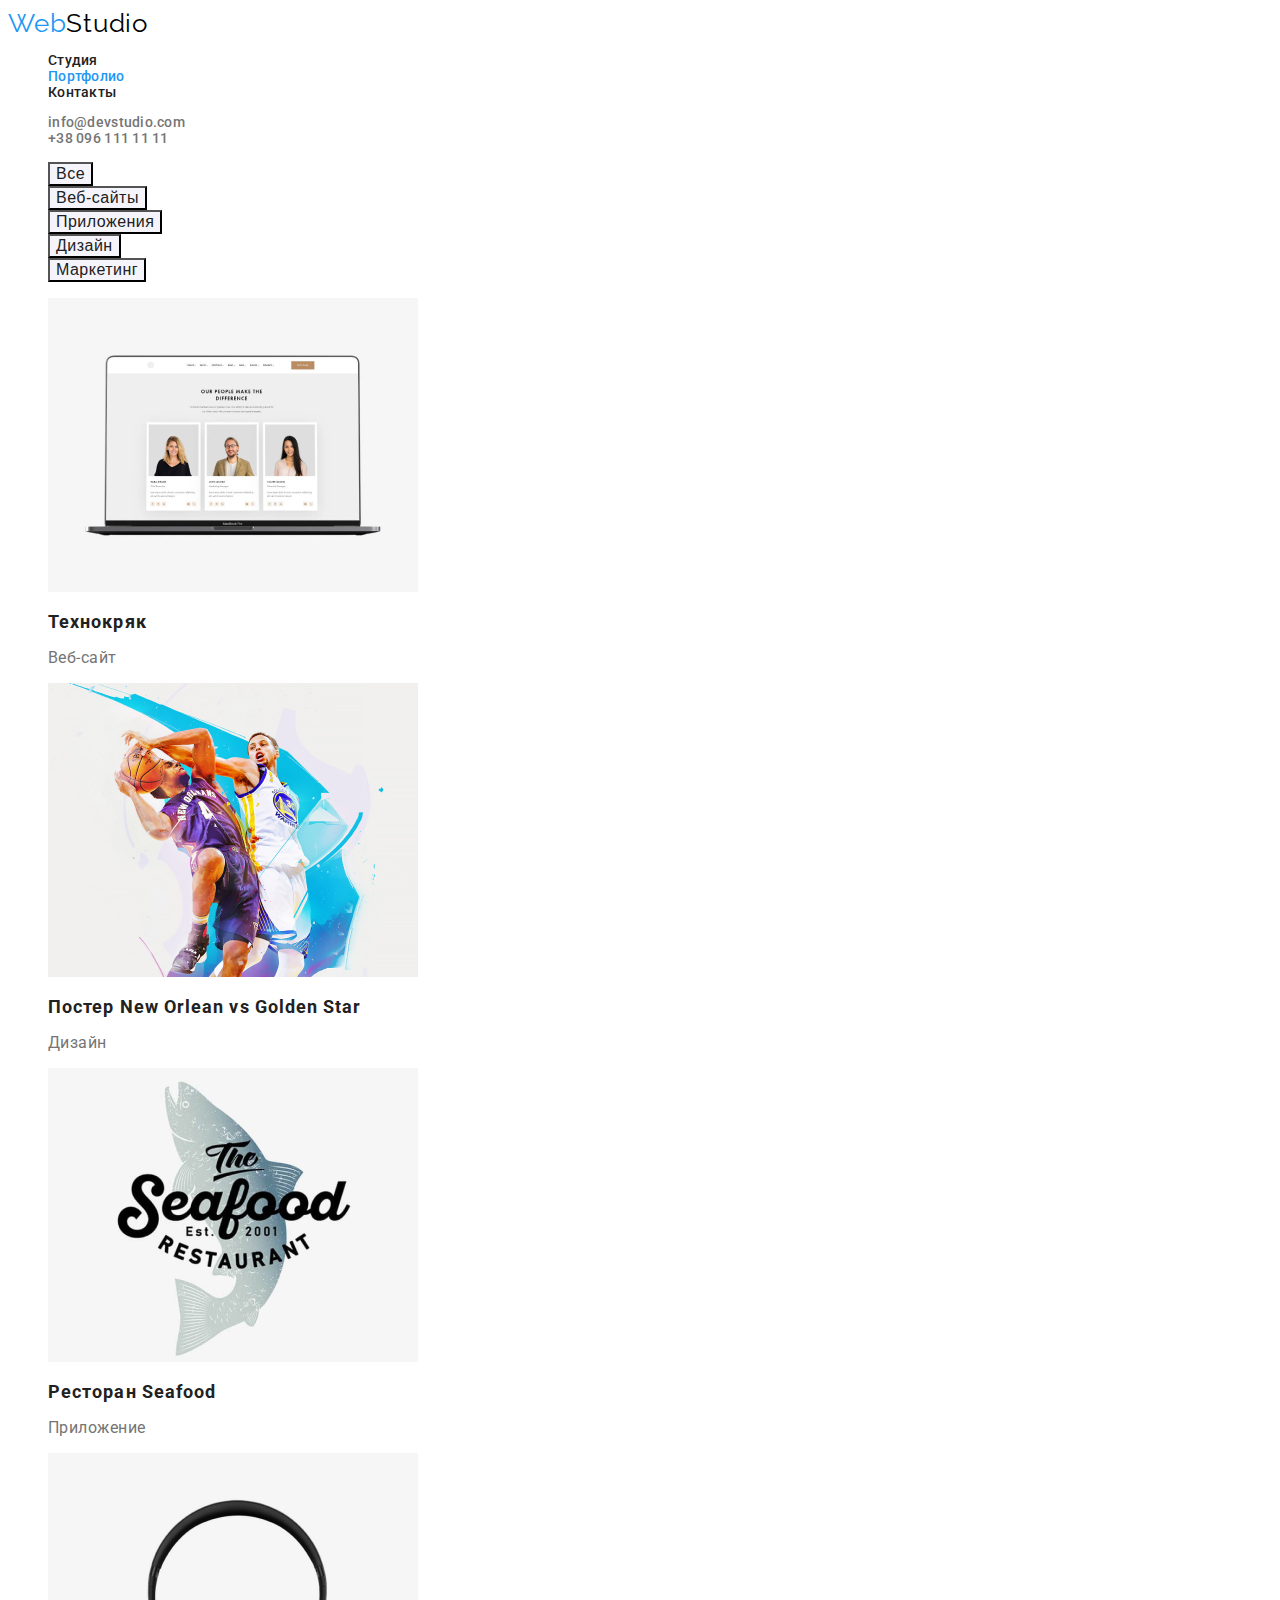
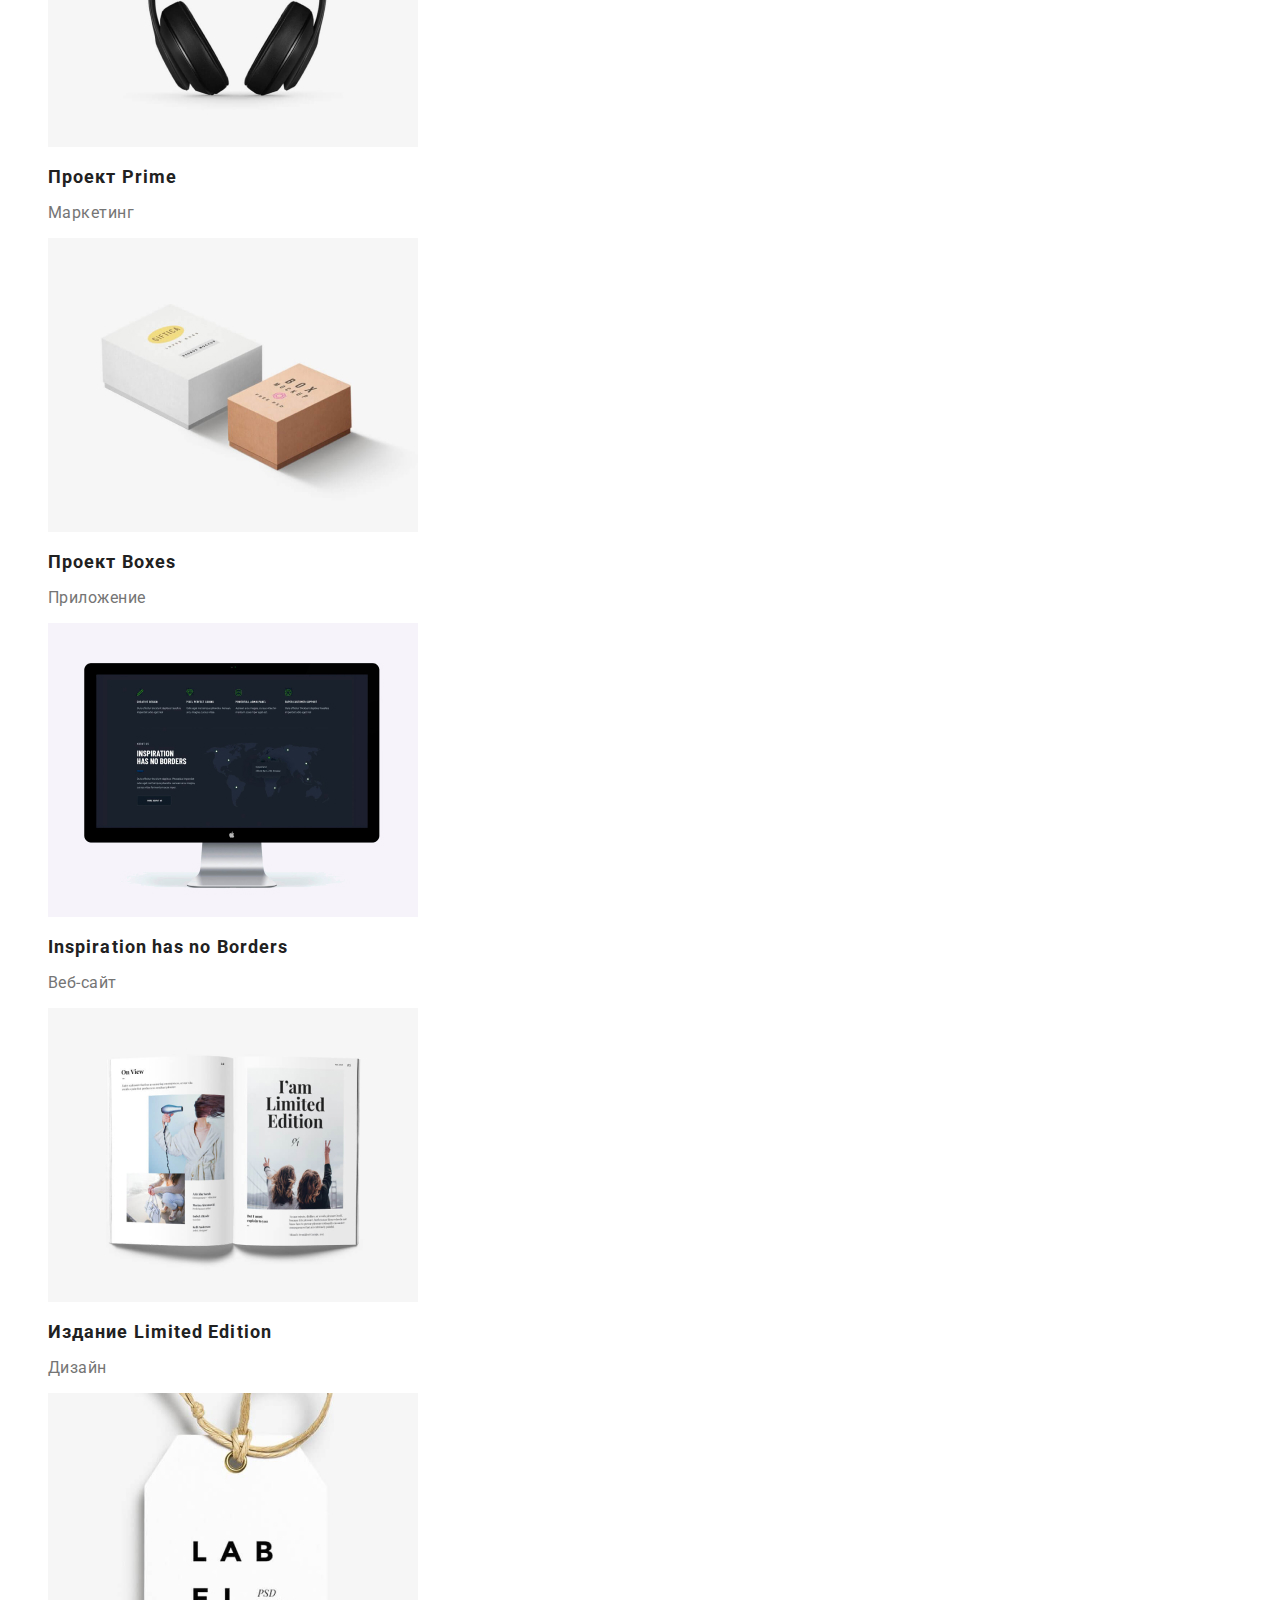
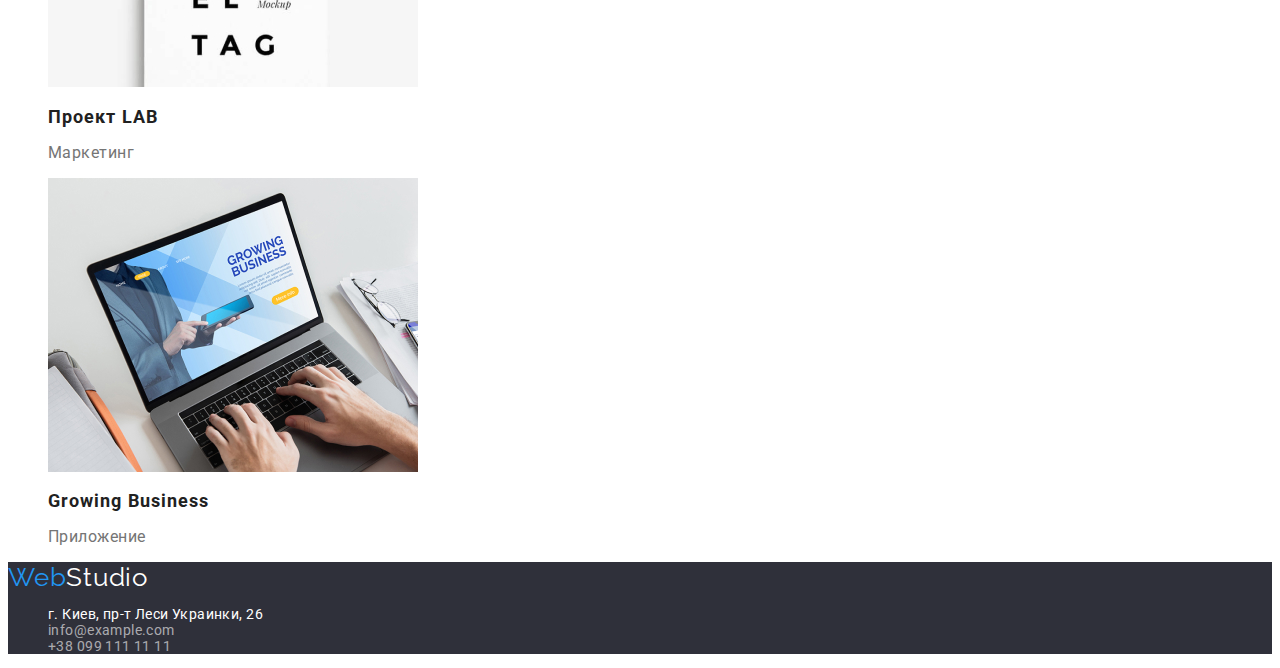
==== portfolio.html @ dac60429 "add" ====
<!DOCTYPE html>
<html lang="ru">
    <head>
        <meta charset="utf-8"/>
        <meta name="description" content="Эффективные решения для вашего бизнеса"/>
        <title>Web Studio</title>
        <link rel="preconnect" href="https://fonts.googleapis.com">
        <link rel="preconnect" href="https://fonts.gstatic.com" crossorigin>
        <link href="https://fonts.googleapis.com/css2?family=Raleway:wght@700&family=Roboto:wght@400;500;700;900&display=swap" rel="stylesheet">
        <link rel="stylesheet" href="./css/style.css">
    </head>

    <body class="body">
        <!-- Шапка сторінки -->
        <header> 
            <a href="/index.html"class="logo link">Web<span class="black-color">Studio</span></a>  
            <nav> 
              <ul class="site-nav list">
                <li><a href="./index.html" class="link">Студия</a></li>
                <li><a href="./portfolio.html" class="link current">Портфолио</a></li>
                <li><a href=""class="link">Контакты</a></li>
              </ul>
            </nav>
            <ul class="header-info list"> 
                <li><a href="mailto:info@devstudio.com" class="info-link link">info@devstudio.com</a></li>
                <li><a href="tel:+380961111111" class="info-link link">+38 096 111 11 11</a></li>
            </ul>  
        </header>

        <!-- Унікальний контент сторінки -->
        <main>

          <section>
                <ul class="portfolio-nav list">
                    <li><button type="button" class="secondary-button">Все</button></li>
                    <li><button type="button" class="secondary-button">Веб-сайты</button></li>
                    <li><button type="button" class="secondary-button">Приложения</button></li>
                    <li><button type="button" class="secondary-button">Дизайн</button></li>
                    <li><button type="button" class="secondary-button">Маркетинг</button></li>
                </ul>
              

              <ul class="portfolio-items list">
                  <li>
                    <img src="./img/techno.jpg" alt="открытый ноутбук, на экране которого изображен сайт">
                    <h2 class="item-name">Технокряк</h3>
                    <p class="item-description">Веб-сайт</p>
                  </li>

                  <li>
                    <img src="./img/poster.jpg" alt="постер, на котором два человека в спортивной форме борются за баскетбольный мяч">
                    <h2 class="item-name">Постер<span lang="en"> New Orlean vs Golden Star</span></h3>
                    <p class="item-description">Дизайн</p>
                  </li>

                  <li>
                    <img src="./img/restaurant.jpg" alt="логотип ресторана морской пищи в форме надписи на фоне рыбы">
                    <h2 class="item-name">Ресторан<span lang="en"> Seafood</span></h3>
                    <p class="item-description">Приложение</p>
                  </li>

                  <li>
                    <img src="./img/headset.jpg" alt="большие черные наушники">
                    <h2 class="item-name">Проект<span lang="en"> Prime</span></h3>
                    <p class="item-description">Маркетинг</p>
                  </li>

                  <li>
                    <img src="./img/boxes.jpg" alt="две коробки, одна большая в белом цвете, вторая меньше коричневая">
                    <h2 class="item-name">Проект<span lang="en"> Boxes</span></h3>
                    <p class="item-description">Приложение</p>
                  </li>

                  <li>
                    <img src="./img/web-computer.jpg" alt="монитор компьютера, на котором запечатлен сайт на темном фоне">
                    <h2 class="item-name"><span lang="en">Inspiration has no Borders</span></h3>
                    <p class="item-description">Веб-сайт</p>
                  </li>

                  <li>
                    <img src="./img/book.jpg" alt="книга, иллюстрированная картинками и текстом">
                    <h2 class="item-name">Издание<span lang="en"> Limited Edition</span></h3>
                    <p class="item-description">Дизайн</p>
                  </li>

                  <li>
                    <img src="./img/label.jpg" alt="белый брелок с надписью">
                    <h2 class="item-name">Проект<span lang="en"> LAB</span></h3>
                    <p class="item-description">Маркетинг</p>
                  </li>

                  <li>
                    <img src="./img/laptop.jpg" alt="открытый ноутбук, на котором человеческие руки печатают">
                    <h2 class="item-name"><span lang="en">Growing Business</span></h3>
                    <p class="item-description">Приложение</p>
                  </li>
              </ul>
          </section>
        </main>

           <!--Підвал сторінки -->
           <footer class="footer">
            <a href="/index.html"class="logo link">Web<span class="white-color">Studio</span></a>
            <address>
               <ul class="address list">
                   <li><a href=""class="physical-address link">г. Киев, пр-т Леси Украинки, 26</a></li> 
                   <li><a href="info@example.com" class="info link">info@example.com</a></li>
                   <li><a href="tel:+380991111111" class="info link">+38 099 111 11 11</a></li>  
               </ul>
            </address>
        </footer>


   </body>
  
</html>
---- css/style.css ----
:root {
    --primary-text-color: #212121;
    --paragraph-text-color: #757575;
    --accent-color: #2196F3;
    --body-background-color: #FFFFFF;
    --logo-black-color: #000000;
    --footor-background-color: #2F303A;
    --team-background-color: #F5F4FA;
    --footer-info-color: rgba(255, 255, 255, 0.6);
}

.body {
   background-color: var(--body-background-color);
   color: var(--primary-text-color);
   font-family: 'Roboto', 'Arial', sans-serif;
}
.list {
    list-style: none;
}
.link {
    text-decoration: none;
}
/* Шапка сторінки */

/* Навігація */

/* Лого хедер */
.logo {
    color: var(--accent-color);
    font-family: 'Raleway', 'Arial', sans-serif;
    font-size: 26px;
    line-height: 1,2;
    letter-spacing: 0.03em;  
}
.logo .black-color {
    color: var(--logo-black-color);
}
.logo:hover,
.logo:focus {
    color: var(--accent-color);
}
.site-nav {
    font-weight: 500;
    font-size: 14px;
    line-height: 1,1;
    letter-spacing: 0.02em;
}
.site-nav .link {
    color: var(--primary-text-color);
}
.site-nav .link:hover,
.site-nav .link:focus {
    color: var(--accent-color);
}
.site-nav .link.current{
    color: var(--accent-color);
}
.header-info {
    font-weight: 500;
    font-size: 14px;
    line-height: 1,1;
    letter-spacing: 0.02em;
}
.info-link {
    color: var(--paragraph-text-color);
}
.info-link:hover,
.info-link:focus {
    color: var(--accent-color);
}

/* Унікальний контент сторінки */

/* Секція перша */
.main-section {
    background-color: var(--footor-background-color);
    color: var(--body-background-color);
}
.main-title {
    font-weight: 900;
    font-size: 44px;
    line-height: 1,2;
    text-align: center;
    letter-spacing: 0.06em;
    text-transform: uppercase;  
}
/* Кнопка */
.primary-button {
    background-color: var(--accent-color);
    color: var(--body-background-color);
    font-family: inherit;
    font-size: 16px;
    line-height: 1,9;
    text-align: center;
    letter-spacing: 0.06em;  
}

/* Секція друга */
.advantage {
    font-size: 14px;
    line-height: 1,1;
    letter-spacing: 0.03em;
    text-transform: uppercase;
}

.specific-advantage {
    color: var(--paragraph-text-color);
    font-size: 14px;
    line-height: 1,7;
    letter-spacing: 0.03em;
}

/* Секція третя */
.secondary-title {
    font-size: 36px;
    line-height: 1,2;
    text-align: center;
    letter-spacing: 0.03em;   
}

/* Секція четверта */
.team-section {
    background-color: var(--team-background-color);
}
.team-specialty {
    color: var(--paragraph-text-color);
}
.employee-name {
    font-weight: 500;
    font-size: 16px;
    line-height: 1,2;
    letter-spacing: 0.03em;
}
.team-specialty {
    font-size: 16px;
    line-height: 1,2;
    letter-spacing: 0.03em;
}
/* Підвал сторінки */
.footer {
    background-color: var(--footor-background-color);
}
/* Лого футер */
.white-color {
    color: var(--body-background-color);
}
.address {
    font-style: normal;
    font-size: 14px;
    line-height: 1,7;
    letter-spacing: 0.03em;
}
.physical-address {
    color: var(--body-background-color);
}
.address .info {
    color: var(--footer-info-color);
}
.address .link:hover,
.address .link:focus {
    color: var(--accent-color);
} 
/* Портфоліо */

/* Кнопки у портфоліо */
.secondary-button{
    background: var(--team-background-color);
    color: var(--primary-text-color);
    font-weight: 500;
    font-size: 16px;
    line-height: 1,6;
    text-align: center;
    letter-spacing: 0.03em;
}
.secondary-button:hover,
.secondary-button:focus {
    background: var(--accent-color);
    color: var(--body-background-color);
}
.item-name {
    font-size: 18px;
    line-height: 2,0;
    letter-spacing: 0.06em;
}
.item-description {
    color: var(--paragraph-text-color);
    font-size: 16px;
    line-height: 1,9;
    letter-spacing: 0.03em;
}
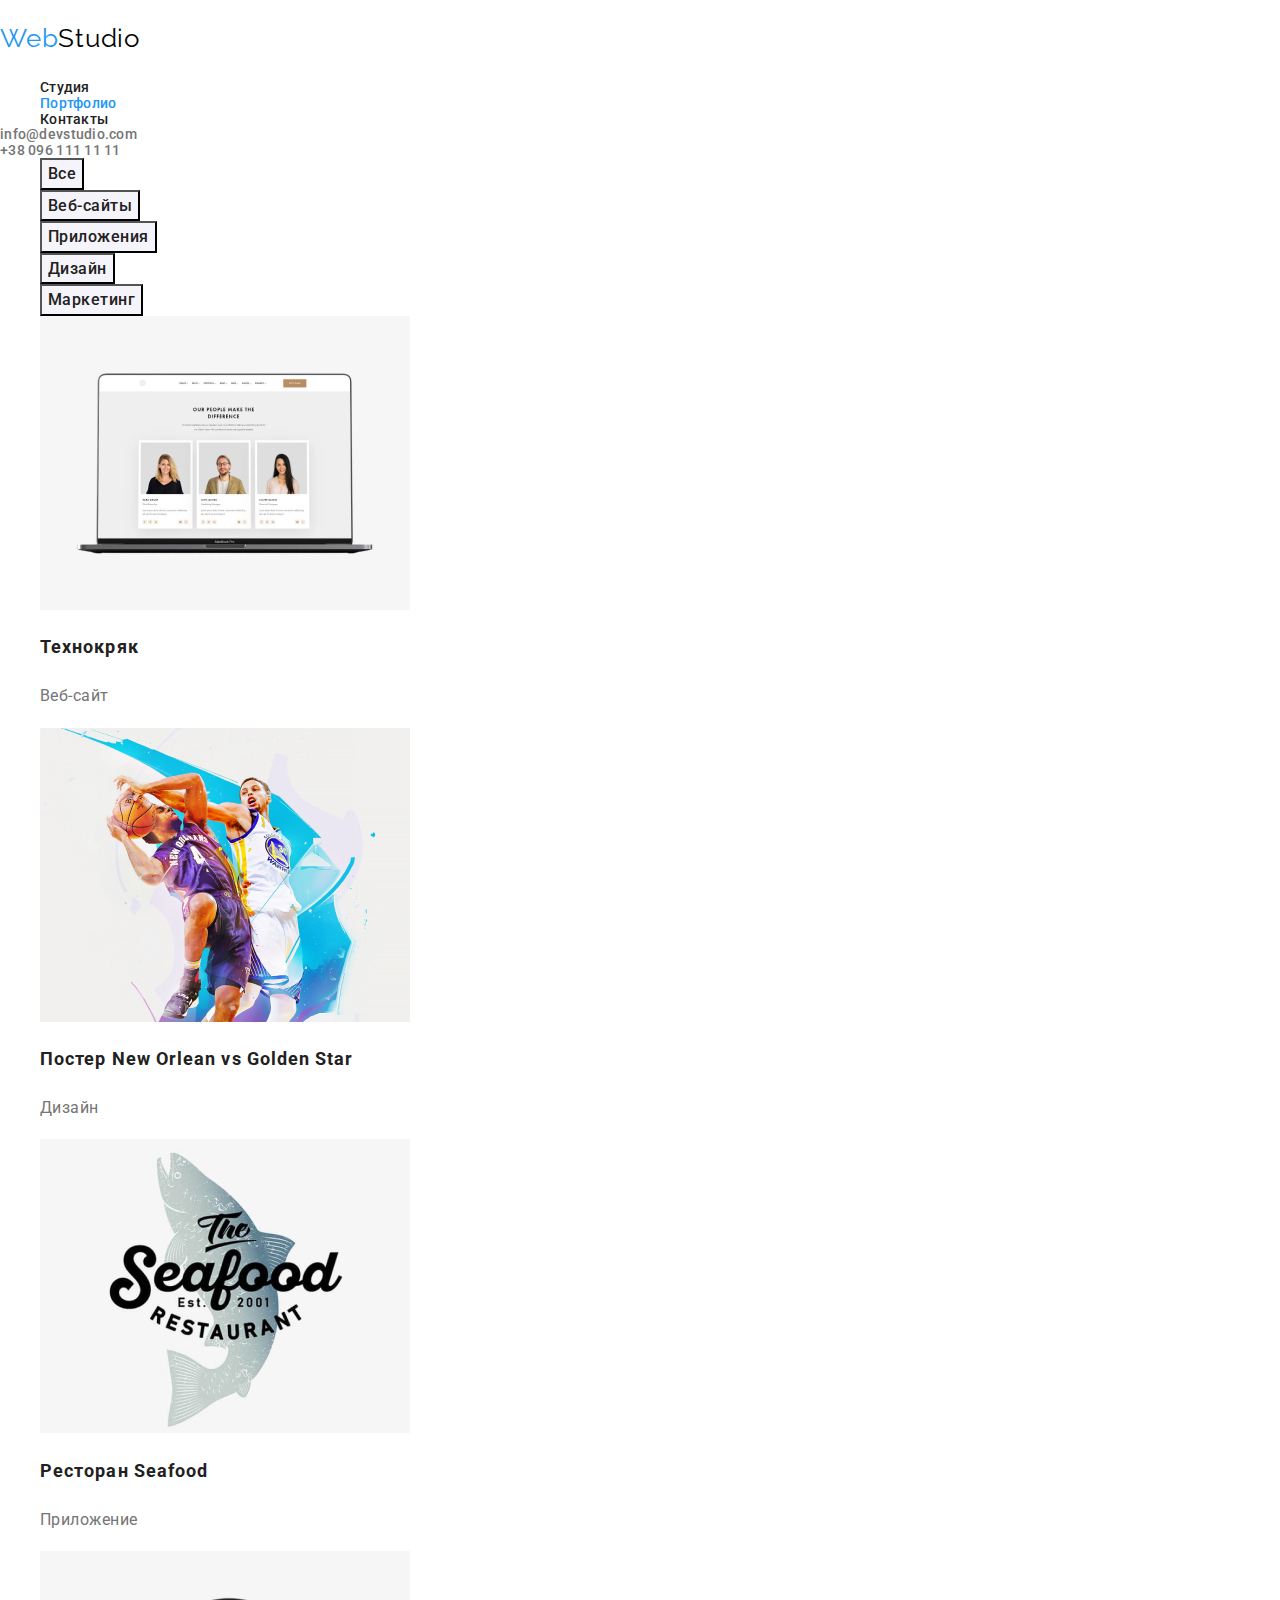
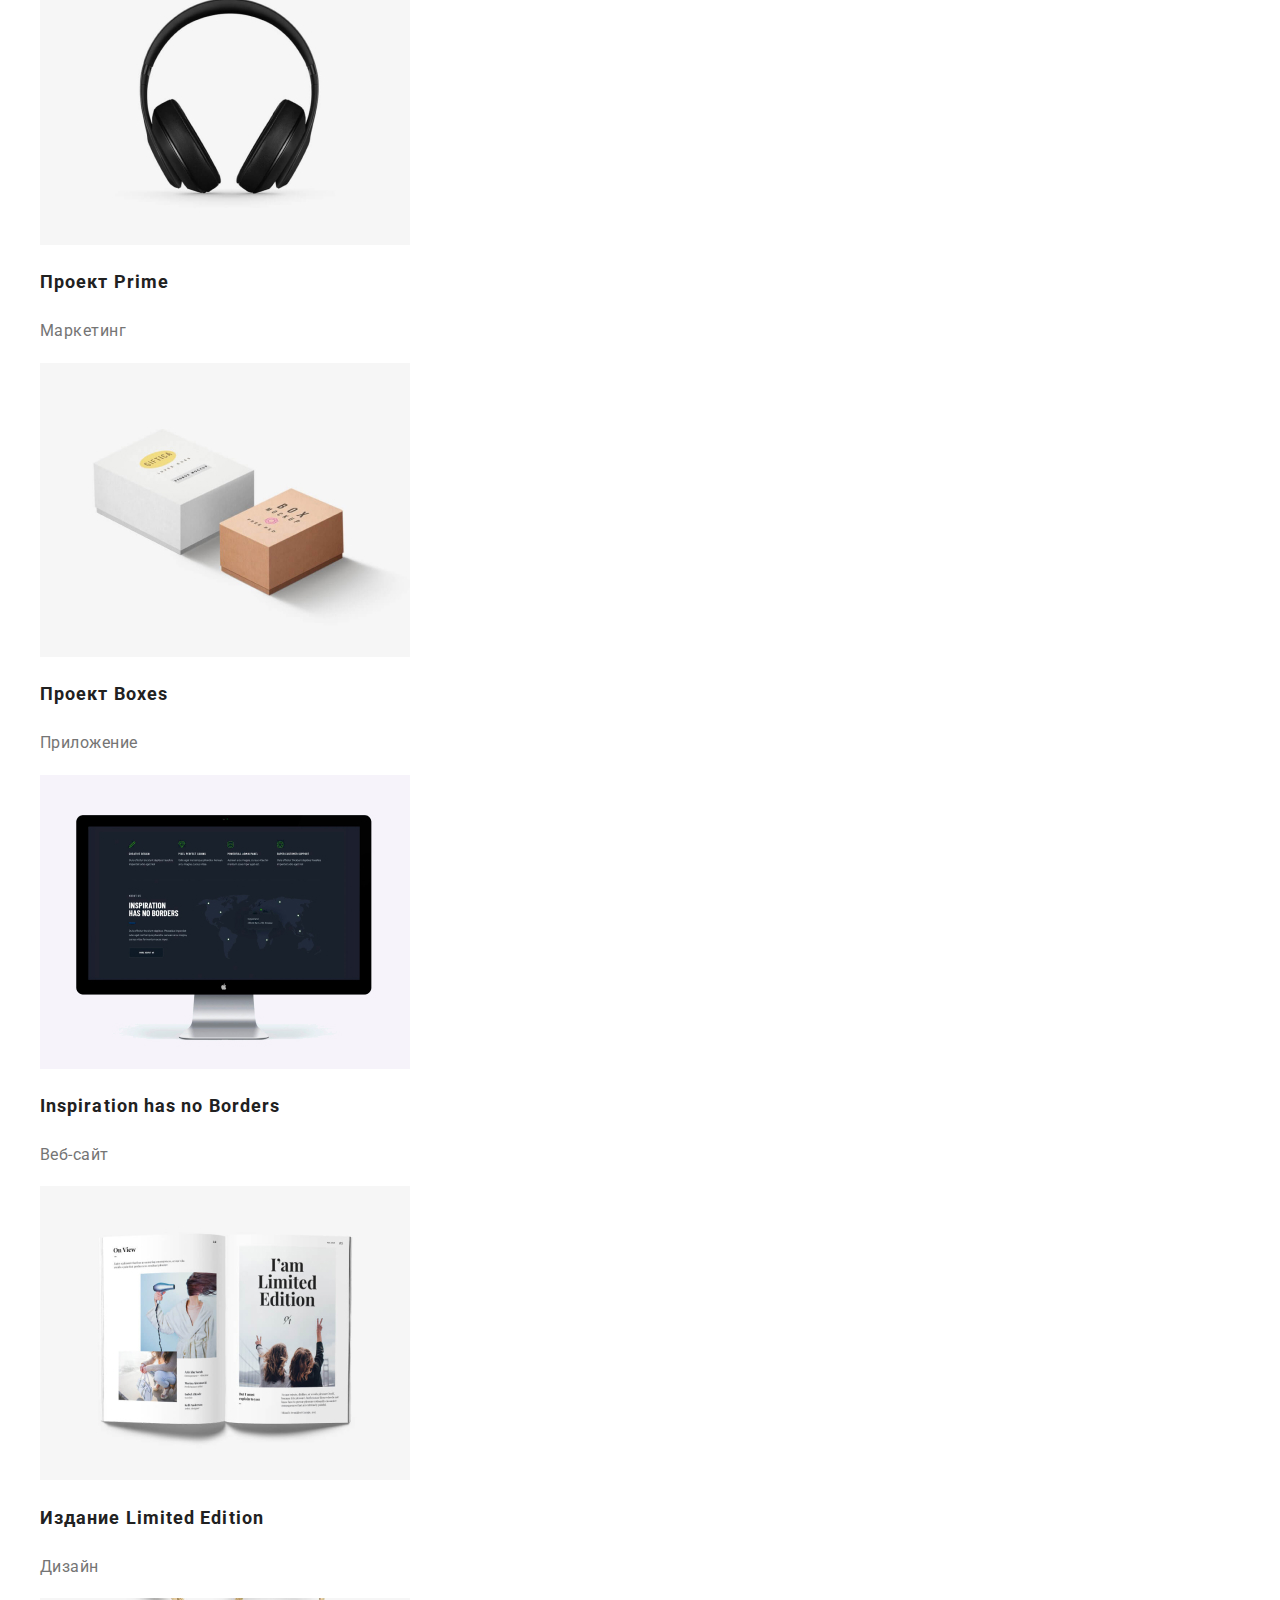
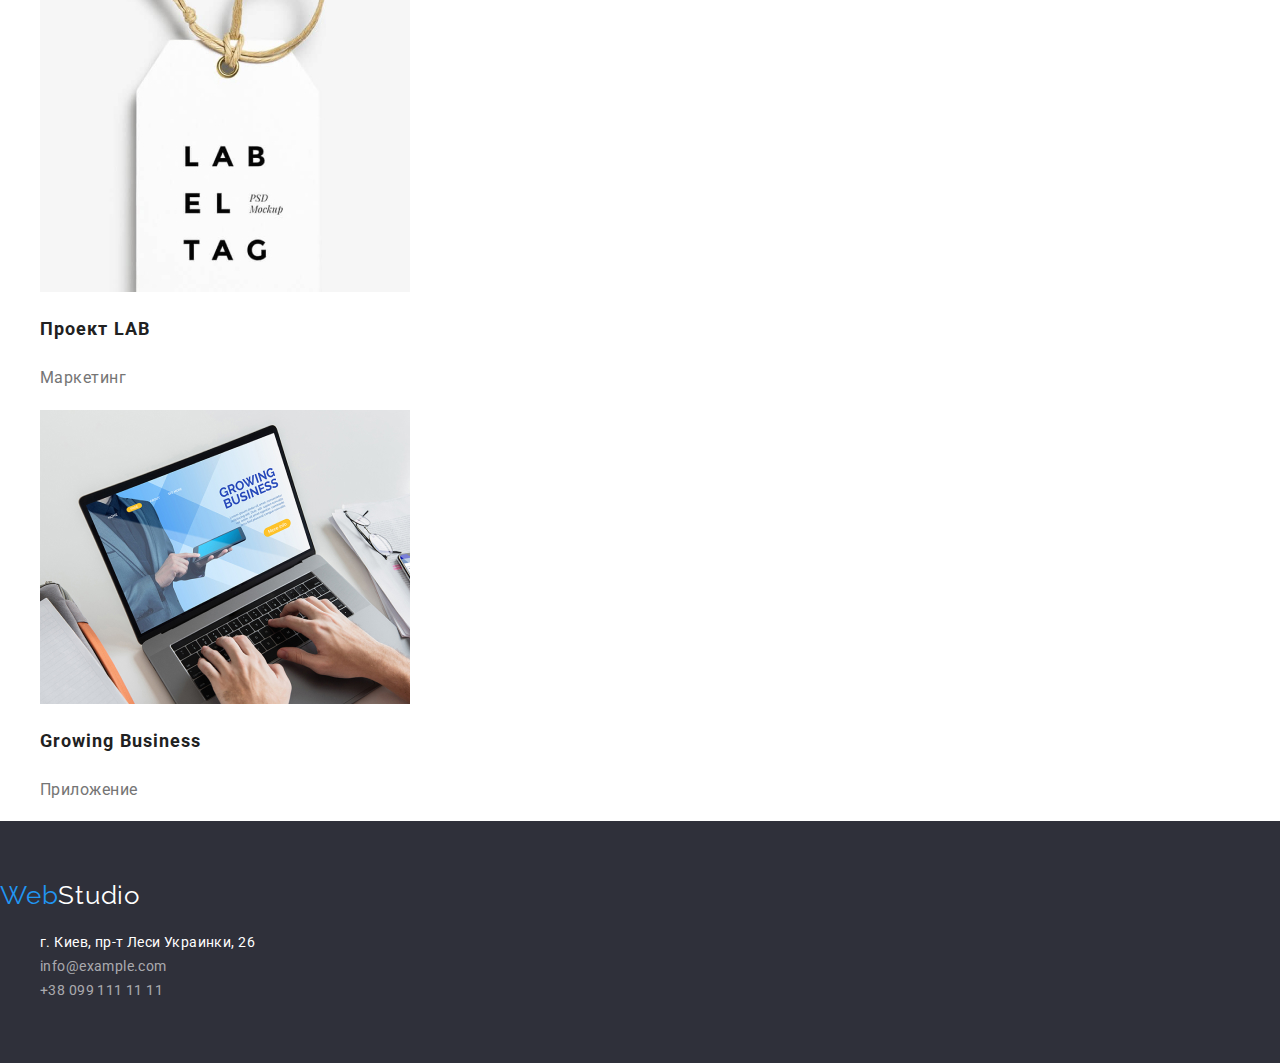
==== commit 528e1dbd: "add margin to index" ====
--- a/portfolio.html
+++ b/portfolio.html
@@ -7,6 +7,7 @@
         <link rel="preconnect" href="https://fonts.googleapis.com">
         <link rel="preconnect" href="https://fonts.gstatic.com" crossorigin>
         <link href="https://fonts.googleapis.com/css2?family=Raleway:wght@700&family=Roboto:wght@400;500;700;900&display=swap" rel="stylesheet">
+        <link rel="stylesheet" href="https://cdnjs.cloudflare.com/ajax/libs/modern-normalize/1.1.0/modern-normalize.min.css">
         <link rel="stylesheet" href="./css/style.css">
     </head>
 
--- a/css/style.css
+++ b/css/style.css
@@ -9,13 +9,30 @@
     --footer-info-color: rgba(255, 255, 255, 0.6);
 }
 
+*, 
+*::before,
+*::after {
+    box-sizing: border-box;
+}
+
 .body {
    background-color: var(--body-background-color);
    color: var(--primary-text-color);
    font-family: 'Roboto', 'Arial', sans-serif;
 }
+.container {
+    width: 1200px;
+    padding-left: 15px;
+    padding-right: 15px;
+    margin: 0 auto;
+
+
+    outline: 2px solid tomato;
+}
 .list {
     list-style: none;
+    margin-top: 0;
+    margin-bottom: 0;
 }
 .link {
     text-decoration: none;
@@ -33,8 +50,15 @@
     letter-spacing: 0.03em;  
 }
 .logo .black-color {
-    color: var(--logo-black-color);
-}
+    color: var(--logo-black-color);    
+}
+
+.logo > .black-color {
+    display: inline-block;
+    padding-top: 24px;
+    padding-bottom: 25px;
+}
+
 .logo:hover,
 .logo:focus {
     color: var(--accent-color);
@@ -47,6 +71,9 @@
 }
 .site-nav .link {
     color: var(--primary-text-color);
+
+    padding-top: 32px;
+    padding-bottom: 32px;
 }
 .site-nav .link:hover,
 .site-nav .link:focus {
@@ -58,11 +85,17 @@
 .header-info {
     font-weight: 500;
     font-size: 14px;
-    line-height: 1,1;
+    line-height: 1.1;
     letter-spacing: 0.02em;
+
+    padding: 0;
+    margin: 0;
 }
 .info-link {
     color: var(--paragraph-text-color);
+
+    padding-top: 32px;
+    padding-bottom: 32px;
 }
 .info-link:hover,
 .info-link:focus {
@@ -75,86 +108,147 @@
 .main-section {
     background-color: var(--footor-background-color);
     color: var(--body-background-color);
+    margin-top: 0;
+    margin-bottom: 94px;
+    text-align: center;
 }
 .main-title {
     font-weight: 900;
     font-size: 44px;
-    line-height: 1,2;
-    text-align: center;
+    line-height: 1.2;
     letter-spacing: 0.06em;
-    text-transform: uppercase;  
+    text-transform: uppercase;
+    
+    padding-top: 200px;
+    padding-left: 452px;
+    padding-right: 452px;
+    margin-top: 0;
+    margin-bottom: 30px;
+    min-width: 696px;
 }
 /* Кнопка */
 .primary-button {
+    display: inline-block;
     background-color: var(--accent-color);
     color: var(--body-background-color);
     font-family: inherit;
     font-size: 16px;
-    line-height: 1,9;
-    text-align: center;
-    letter-spacing: 0.06em;  
+    line-height: 1.9;
+    text-align: center;
+    letter-spacing: 0.06em;
+    
+    border-radius: 4px; 
+    padding: 10px 32px;
+    min-width: 200px;
+    text-align: center;
+    margin-top: 0;
+    margin-bottom: 200px;
 }
 
 /* Секція друга */
+.secondary-section {
+    margin-top: 0;
+    margin-bottom: 94px;
+}
 .advantage {
     font-size: 14px;
-    line-height: 1,1;
+    line-height: 1.1;
     letter-spacing: 0.03em;
     text-transform: uppercase;
+
+    margin-top: 0;
+    margin-bottom: 10px;
+    max-width: 270px;
 }
 
 .specific-advantage {
     color: var(--paragraph-text-color);
     font-size: 14px;
-    line-height: 1,7;
-    letter-spacing: 0.03em;
+    line-height: 1.7;
+    letter-spacing: 0.03em;
+
+    margin-top: 0;
+    max-width: 270px;
 }
 
 /* Секція третя */
+.third-section {
+    margin-top: 0;
+    margin-bottom: 94px;
+}
 .secondary-title {
     font-size: 36px;
-    line-height: 1,2;
-    text-align: center;
-    letter-spacing: 0.03em;   
+    line-height: 1.2;
+    text-align: center;
+    letter-spacing: 0.03em;
+    
+    margin-top: 0;
+    margin-bottom: 50px;
 }
 
 /* Секція четверта */
 .team-section {
     background-color: var(--team-background-color);
+    
+    margin-top: 0;
+    margin-bottom: 0;
+}
+.team-section > .secondary-title {
+    padding-top: 94px;
+}
+.employee-name {
+    font-weight: 500;
+    font-size: 16px;
+    line-height: 1.2;
+    letter-spacing: 0.03em;
+
+    margin-top: 30px;
+    margin-bottom: 10px;
 }
 .team-specialty {
-    color: var(--paragraph-text-color);
-}
-.employee-name {
-    font-weight: 500;
-    font-size: 16px;
-    line-height: 1,2;
-    letter-spacing: 0.03em;
-}
-.team-specialty {
-    font-size: 16px;
-    line-height: 1,2;
-    letter-spacing: 0.03em;
+    font-size: 16px;
+    line-height: 1.2;
+    letter-spacing: 0.03em;
+
+    color: var(--paragraph-text-color);
+
+    margin-top: 0;
+    margin-bottom: 0;
 }
 /* Підвал сторінки */
 .footer {
     background-color: var(--footor-background-color);
+    
+    margin-top: 0;
+    margin-bottom: 0;
 }
 /* Лого футер */
 .white-color {
     color: var(--body-background-color);
 }
+
+.logo > .white-color {
+    display: inline-block;
+    padding-top: 60px;
+    margin-bottom: 20px;
+}
 .address {
     font-style: normal;
     font-size: 14px;
-    line-height: 1,7;
-    letter-spacing: 0.03em;
+    line-height: 1.7;
+    letter-spacing: 0.03em;
+
+    padding-bottom: 60px;
 }
 .physical-address {
     color: var(--body-background-color);
+    margin-top: 0;
+    margin-bottom: 9px;
 }
 .address .info {
     color: var(--footer-info-color);
+    margin-top: 0;
+    margin-bottom: 9px;
 }
 .address .link:hover,
 .address .link:focus {
@@ -168,7 +262,7 @@
     color: var(--primary-text-color);
     font-weight: 500;
     font-size: 16px;
-    line-height: 1,6;
+    line-height: 1.6;
     text-align: center;
     letter-spacing: 0.03em;
 }
@@ -179,12 +273,12 @@
 }
 .item-name {
     font-size: 18px;
-    line-height: 2,0;
+    line-height: 2.0;
     letter-spacing: 0.06em;
 }
 .item-description {
     color: var(--paragraph-text-color);
     font-size: 16px;
-    line-height: 1,9;
+    line-height: 1.9;
     letter-spacing: 0.03em;
 }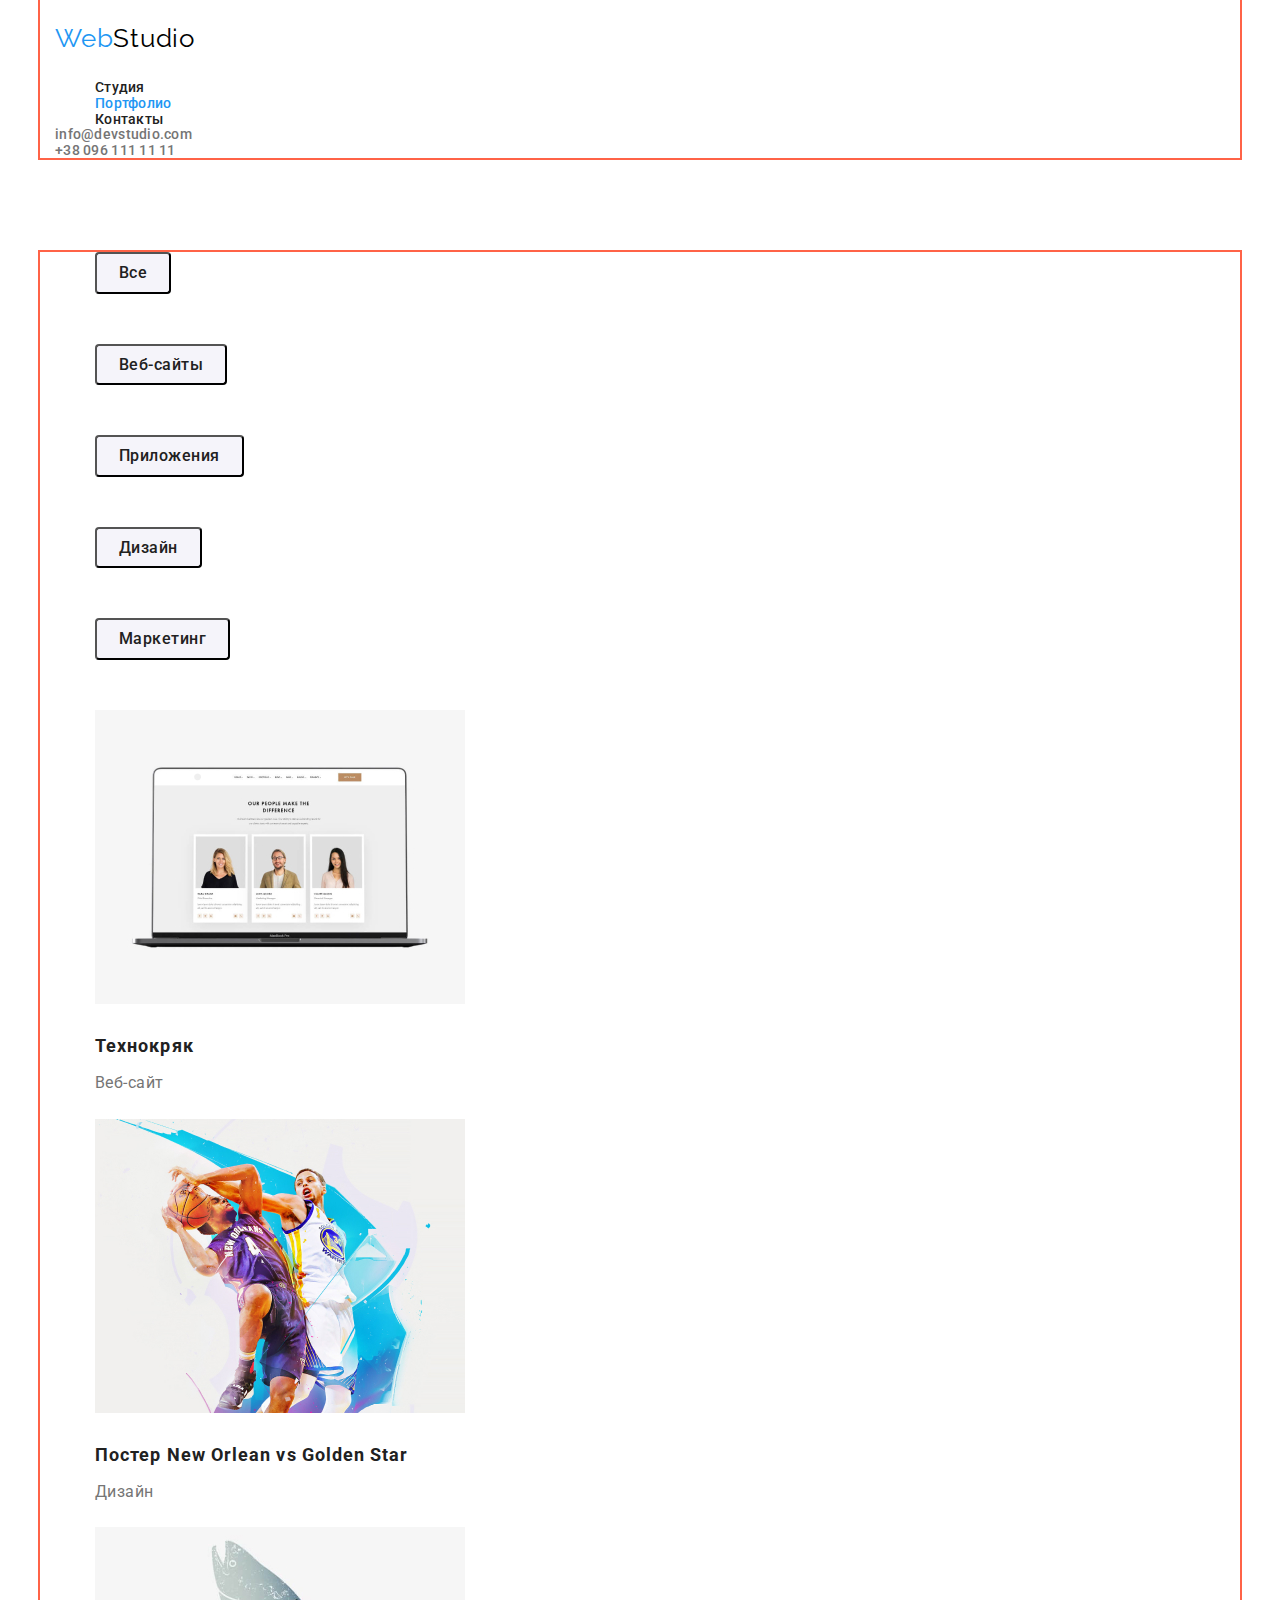
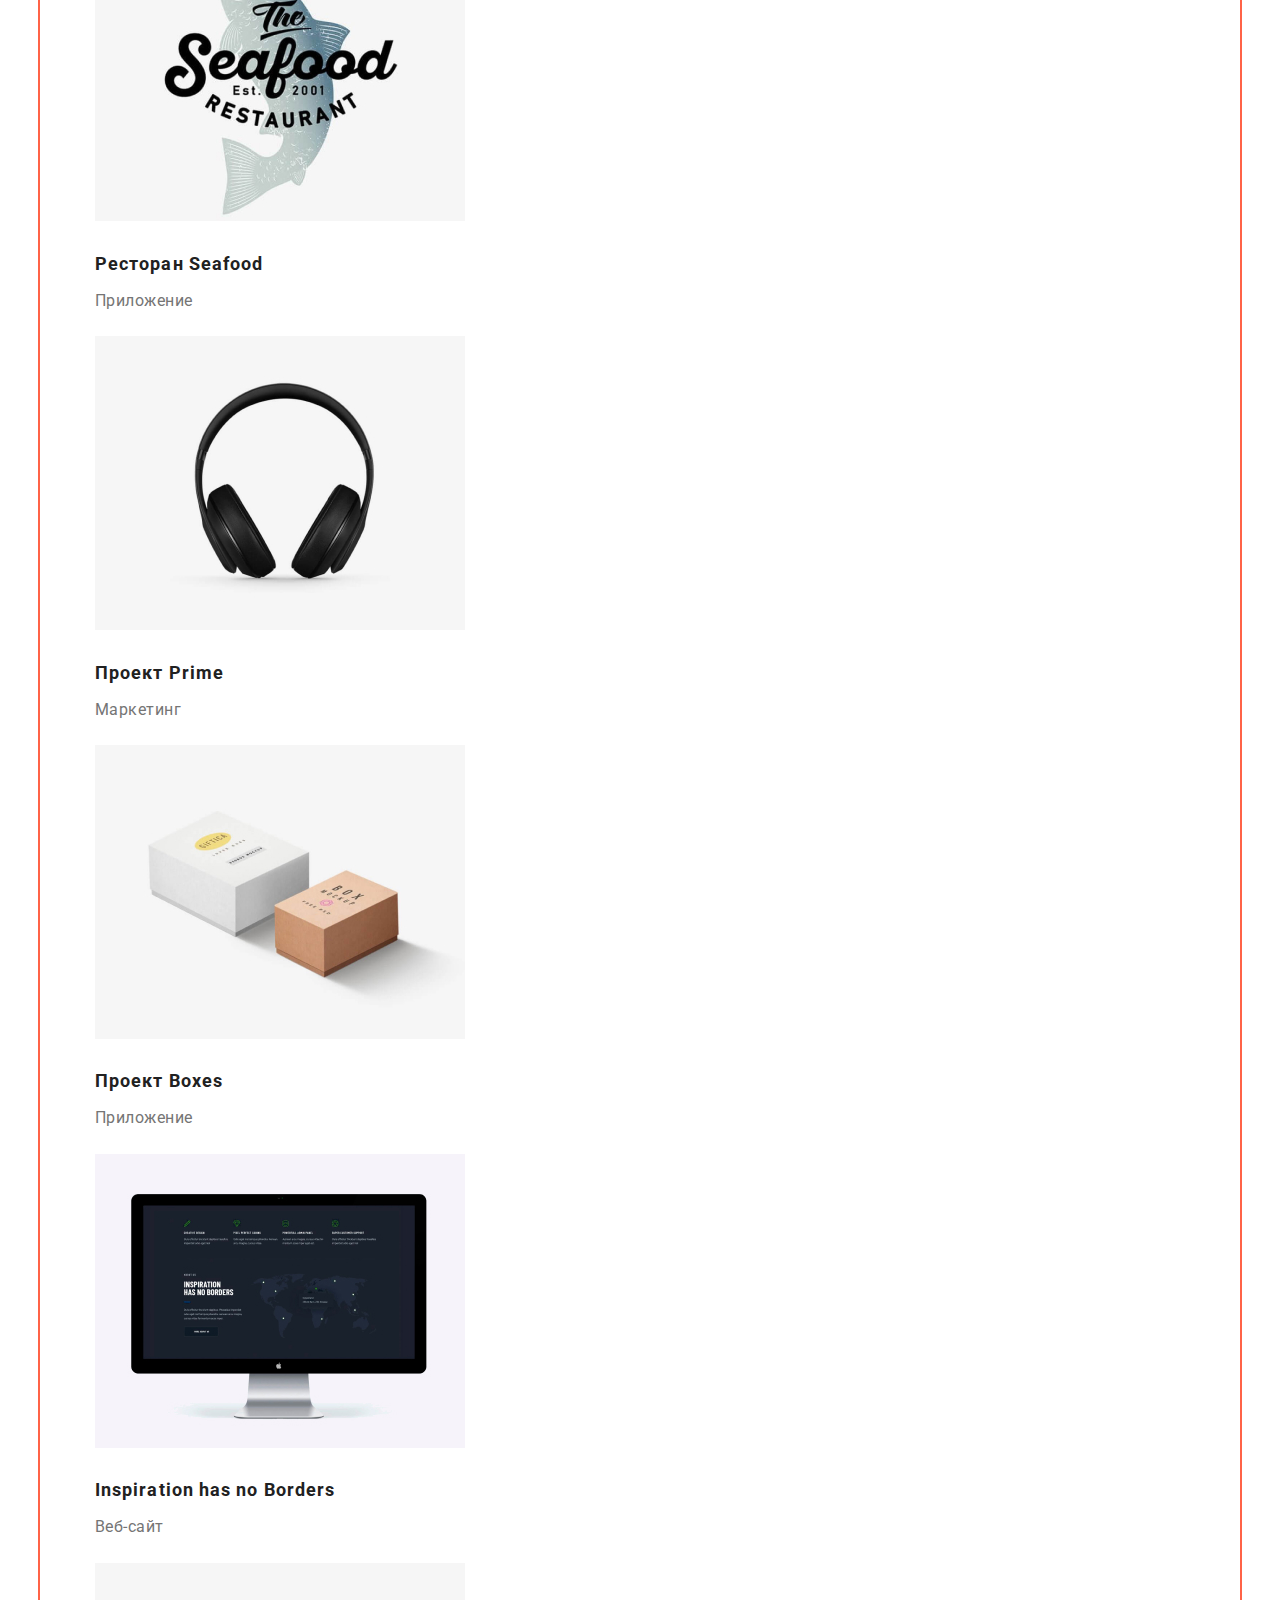
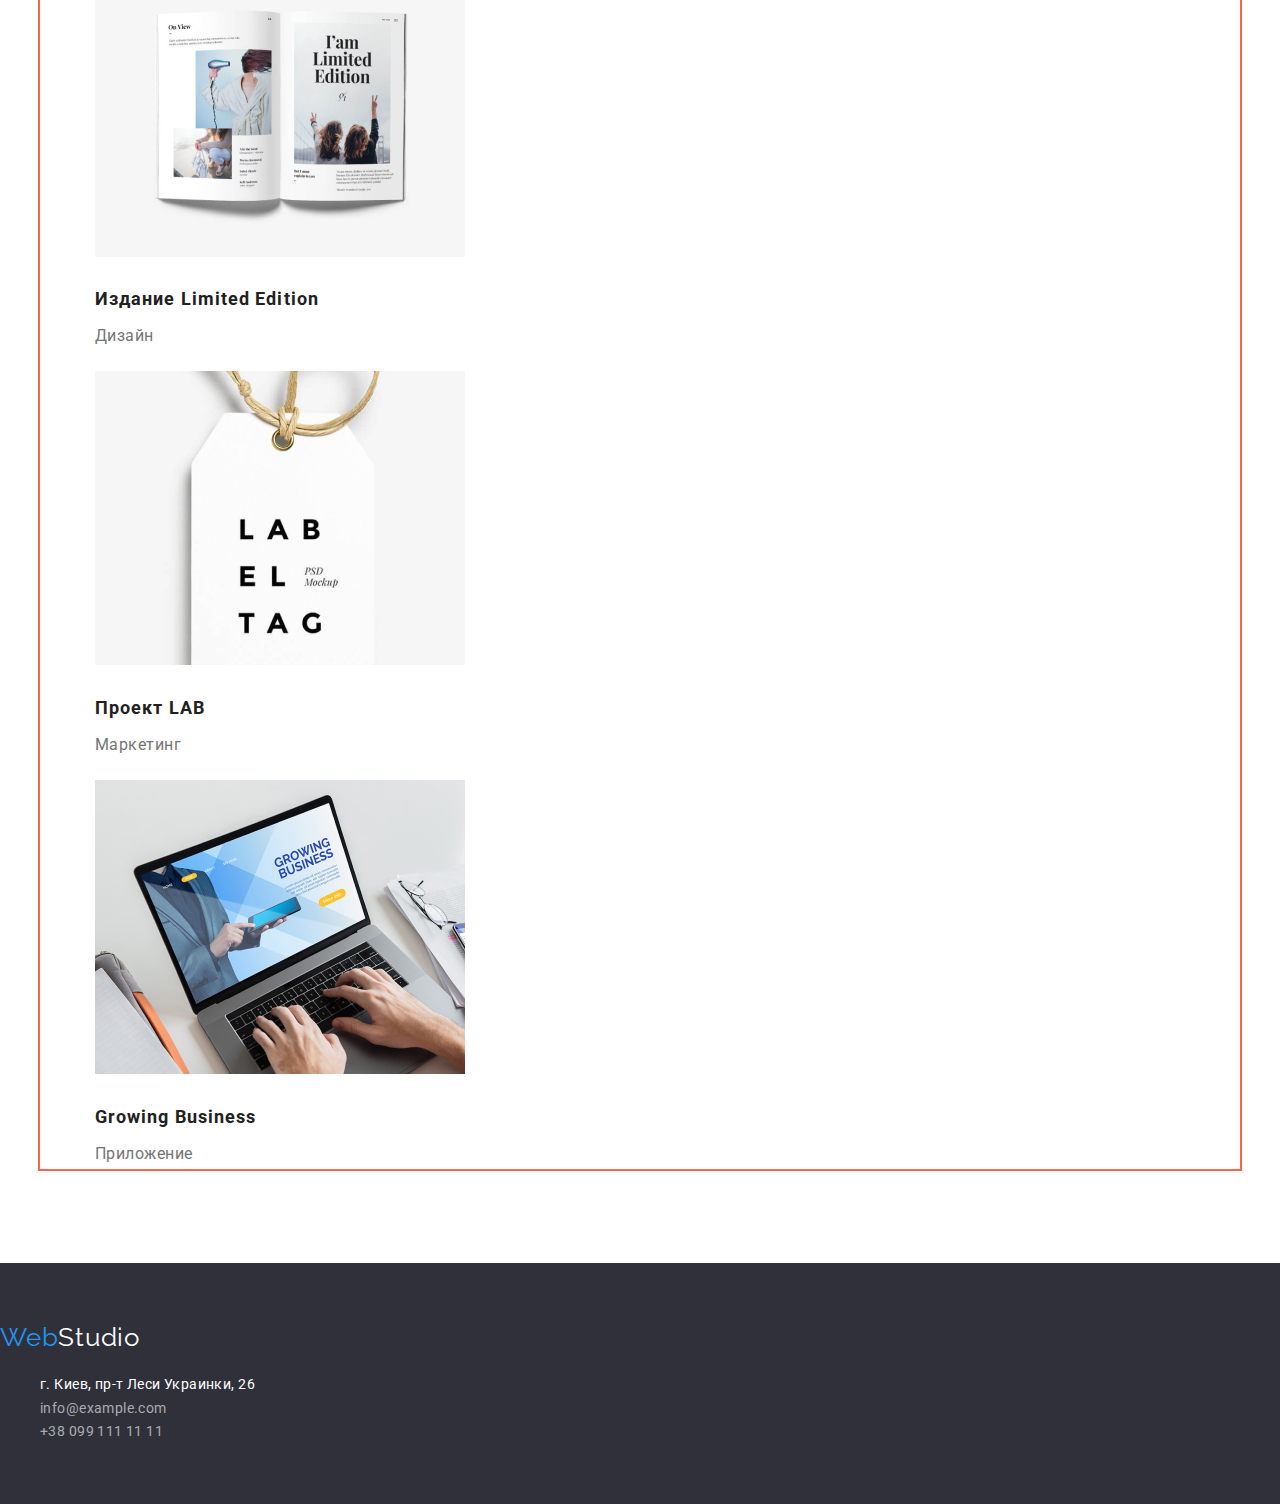
==== commit 9c55d9c6: "add margin to portfolio" ====
--- a/portfolio.html
+++ b/portfolio.html
@@ -13,7 +13,8 @@
 
     <body class="body">
         <!-- Шапка сторінки -->
-        <header> 
+        <div class="container">
+          <header> 
             <a href="/index.html"class="logo link">Web<span class="black-color">Studio</span></a>  
             <nav> 
               <ul class="site-nav list">
@@ -27,76 +28,82 @@
                 <li><a href="tel:+380961111111" class="info-link link">+38 096 111 11 11</a></li>
             </ul>  
         </header>
+        </div>
+       
 
         <!-- Унікальний контент сторінки -->
         <main>
+          <div class="container">
+            <section class="portfolio-section">
+              <ul class="portfolio-nav list">
+                  <li><button type="button" class="secondary-button">Все</button></li>
+                  <li><button type="button" class="secondary-button">Веб-сайты</button></li>
+                  <li><button type="button" class="secondary-button">Приложения</button></li>
+                  <li><button type="button" class="secondary-button">Дизайн</button></li>
+                  <li><button type="button" class="secondary-button">Маркетинг</button></li>
+              </ul>
+            
 
-          <section>
-                <ul class="portfolio-nav list">
-                    <li><button type="button" class="secondary-button">Все</button></li>
-                    <li><button type="button" class="secondary-button">Веб-сайты</button></li>
-                    <li><button type="button" class="secondary-button">Приложения</button></li>
-                    <li><button type="button" class="secondary-button">Дизайн</button></li>
-                    <li><button type="button" class="secondary-button">Маркетинг</button></li>
-                </ul>
-              
+            <ul class="portfolio-items list">
+                <li>
+                  <img src="./img/techno.jpg" alt="открытый ноутбук, на экране которого изображен сайт">
+                  <h2 class="item-name">Технокряк</h3>
+                  <p class="item-description">Веб-сайт</p>
+                </li>
 
-              <ul class="portfolio-items list">
-                  <li>
-                    <img src="./img/techno.jpg" alt="открытый ноутбук, на экране которого изображен сайт">
-                    <h2 class="item-name">Технокряк</h3>
-                    <p class="item-description">Веб-сайт</p>
-                  </li>
+                <li>
+                  <img src="./img/poster.jpg" alt="постер, на котором два человека в спортивной форме борются за баскетбольный мяч">
+                  <h2 class="item-name">Постер<span lang="en"> New Orlean vs Golden Star</span></h3>
+                  <p class="item-description">Дизайн</p>
+                </li>
 
-                  <li>
-                    <img src="./img/poster.jpg" alt="постер, на котором два человека в спортивной форме борются за баскетбольный мяч">
-                    <h2 class="item-name">Постер<span lang="en"> New Orlean vs Golden Star</span></h3>
-                    <p class="item-description">Дизайн</p>
-                  </li>
+                <li>
+                  <img src="./img/restaurant.jpg" alt="логотип ресторана морской пищи в форме надписи на фоне рыбы">
+                  <h2 class="item-name">Ресторан<span lang="en"> Seafood</span></h3>
+                  <p class="item-description">Приложение</p>
+                </li>
 
-                  <li>
-                    <img src="./img/restaurant.jpg" alt="логотип ресторана морской пищи в форме надписи на фоне рыбы">
-                    <h2 class="item-name">Ресторан<span lang="en"> Seafood</span></h3>
-                    <p class="item-description">Приложение</p>
-                  </li>
+                <li>
+                  <img src="./img/headset.jpg" alt="большие черные наушники">
+                  <h2 class="item-name">Проект<span lang="en"> Prime</span></h3>
+                  <p class="item-description">Маркетинг</p>
+                </li>
 
-                  <li>
-                    <img src="./img/headset.jpg" alt="большие черные наушники">
-                    <h2 class="item-name">Проект<span lang="en"> Prime</span></h3>
-                    <p class="item-description">Маркетинг</p>
-                  </li>
+                <li>
+                  <img src="./img/boxes.jpg" alt="две коробки, одна большая в белом цвете, вторая меньше коричневая">
+                  <h2 class="item-name">Проект<span lang="en"> Boxes</span></h3>
+                  <p class="item-description">Приложение</p>
+                </li>
 
-                  <li>
-                    <img src="./img/boxes.jpg" alt="две коробки, одна большая в белом цвете, вторая меньше коричневая">
-                    <h2 class="item-name">Проект<span lang="en"> Boxes</span></h3>
-                    <p class="item-description">Приложение</p>
-                  </li>
+                <li>
+                  <img src="./img/web-computer.jpg" alt="монитор компьютера, на котором запечатлен сайт на темном фоне">
+                  <h2 class="item-name"><span lang="en">Inspiration has no Borders</span></h3>
+                  <p class="item-description">Веб-сайт</p>
+                </li>
 
-                  <li>
-                    <img src="./img/web-computer.jpg" alt="монитор компьютера, на котором запечатлен сайт на темном фоне">
-                    <h2 class="item-name"><span lang="en">Inspiration has no Borders</span></h3>
-                    <p class="item-description">Веб-сайт</p>
-                  </li>
+                <li>
+                  <img src="./img/book.jpg" alt="книга, иллюстрированная картинками и текстом">
+                  <h2 class="item-name">Издание<span lang="en"> Limited Edition</span></h3>
+                  <p class="item-description">Дизайн</p>
+                </li>
 
-                  <li>
-                    <img src="./img/book.jpg" alt="книга, иллюстрированная картинками и текстом">
-                    <h2 class="item-name">Издание<span lang="en"> Limited Edition</span></h3>
-                    <p class="item-description">Дизайн</p>
-                  </li>
+                <li>
+                  <img src="./img/label.jpg" alt="белый брелок с надписью">
+                  <h2 class="item-name">Проект<span lang="en"> LAB</span></h3>
+                  <p class="item-description">Маркетинг</p>
+                </li>
 
-                  <li>
-                    <img src="./img/label.jpg" alt="белый брелок с надписью">
-                    <h2 class="item-name">Проект<span lang="en"> LAB</span></h3>
-                    <p class="item-description">Маркетинг</p>
-                  </li>
+                <li>
+                  <img src="./img/laptop.jpg" alt="открытый ноутбук, на котором человеческие руки печатают">
+                  <h2 class="item-name"><span lang="en">Growing Business</span></h3>
+                  <p class="item-description">Приложение</p>
+                </li>
+            </ul>
+        </section>
+          </div>
+        
 
-                  <li>
-                    <img src="./img/laptop.jpg" alt="открытый ноутбук, на котором человеческие руки печатают">
-                    <h2 class="item-name"><span lang="en">Growing Business</span></h3>
-                    <p class="item-description">Приложение</p>
-                  </li>
-              </ul>
-          </section>
+          
         </main>
 
            <!--Підвал сторінки -->
--- a/css/style.css
+++ b/css/style.css
@@ -255,7 +255,10 @@
     color: var(--accent-color);
 } 
 /* Портфоліо */
-
+ .portfolio-section {
+     margin-top: 94px;
+     margin-bottom: 94px;
+ }
 /* Кнопки у портфоліо */
 .secondary-button{
     background: var(--team-background-color);
@@ -265,6 +268,13 @@
     line-height: 1.6;
     text-align: center;
     letter-spacing: 0.03em;
+
+    min-width: 73px;
+    border-radius: 4px;
+    text-align: center;
+    padding: 6px 22px;
+    margin-top: 0;
+    margin-bottom: 50px;
 }
 .secondary-button:hover,
 .secondary-button:focus {
@@ -275,10 +285,18 @@
     font-size: 18px;
     line-height: 2.0;
     letter-spacing: 0.06em;
+
+    min-width: 322px;
+    margin-top: 20px;
+    margin-bottom: 4px;
 }
 .item-description {
     color: var(--paragraph-text-color);
     font-size: 16px;
     line-height: 1.9;
     letter-spacing: 0.03em;
+
+    min-width: 322px;
+    margin-top: 0;
+    margin-bottom: 20px;
 }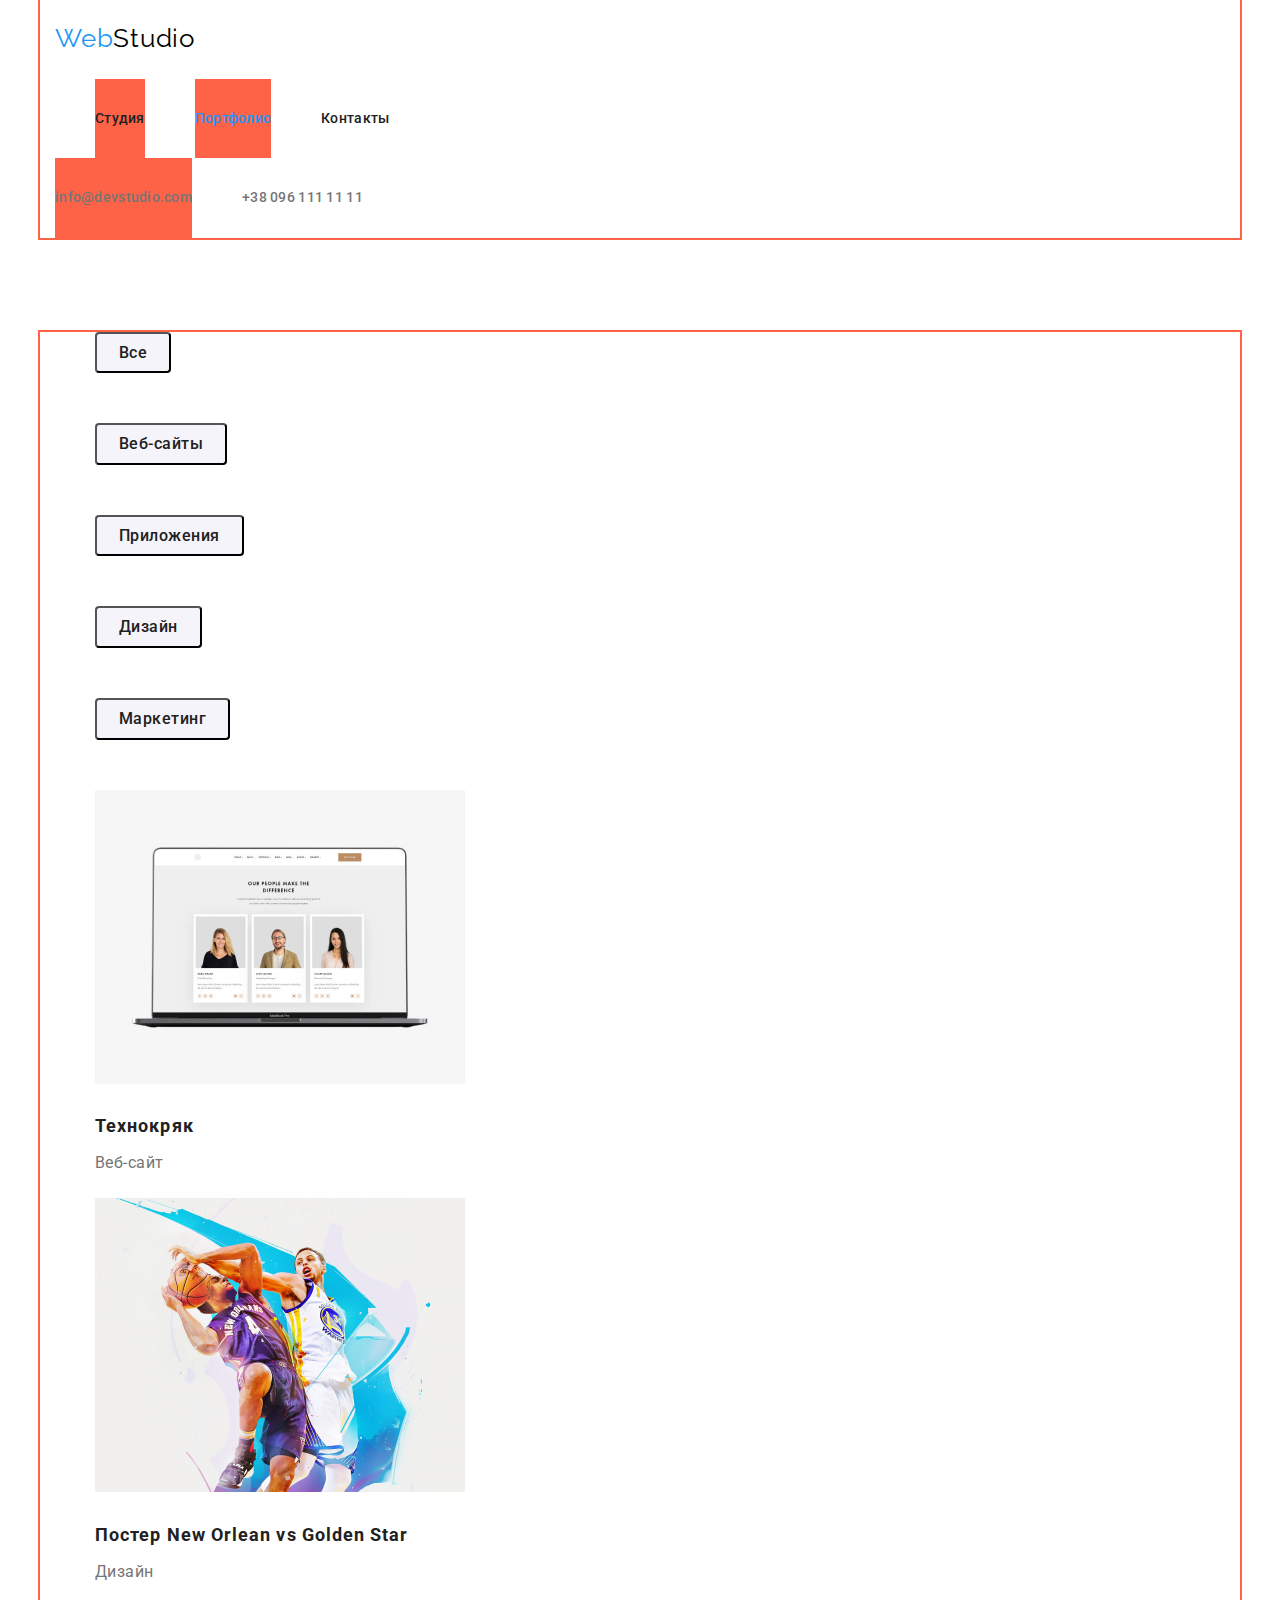
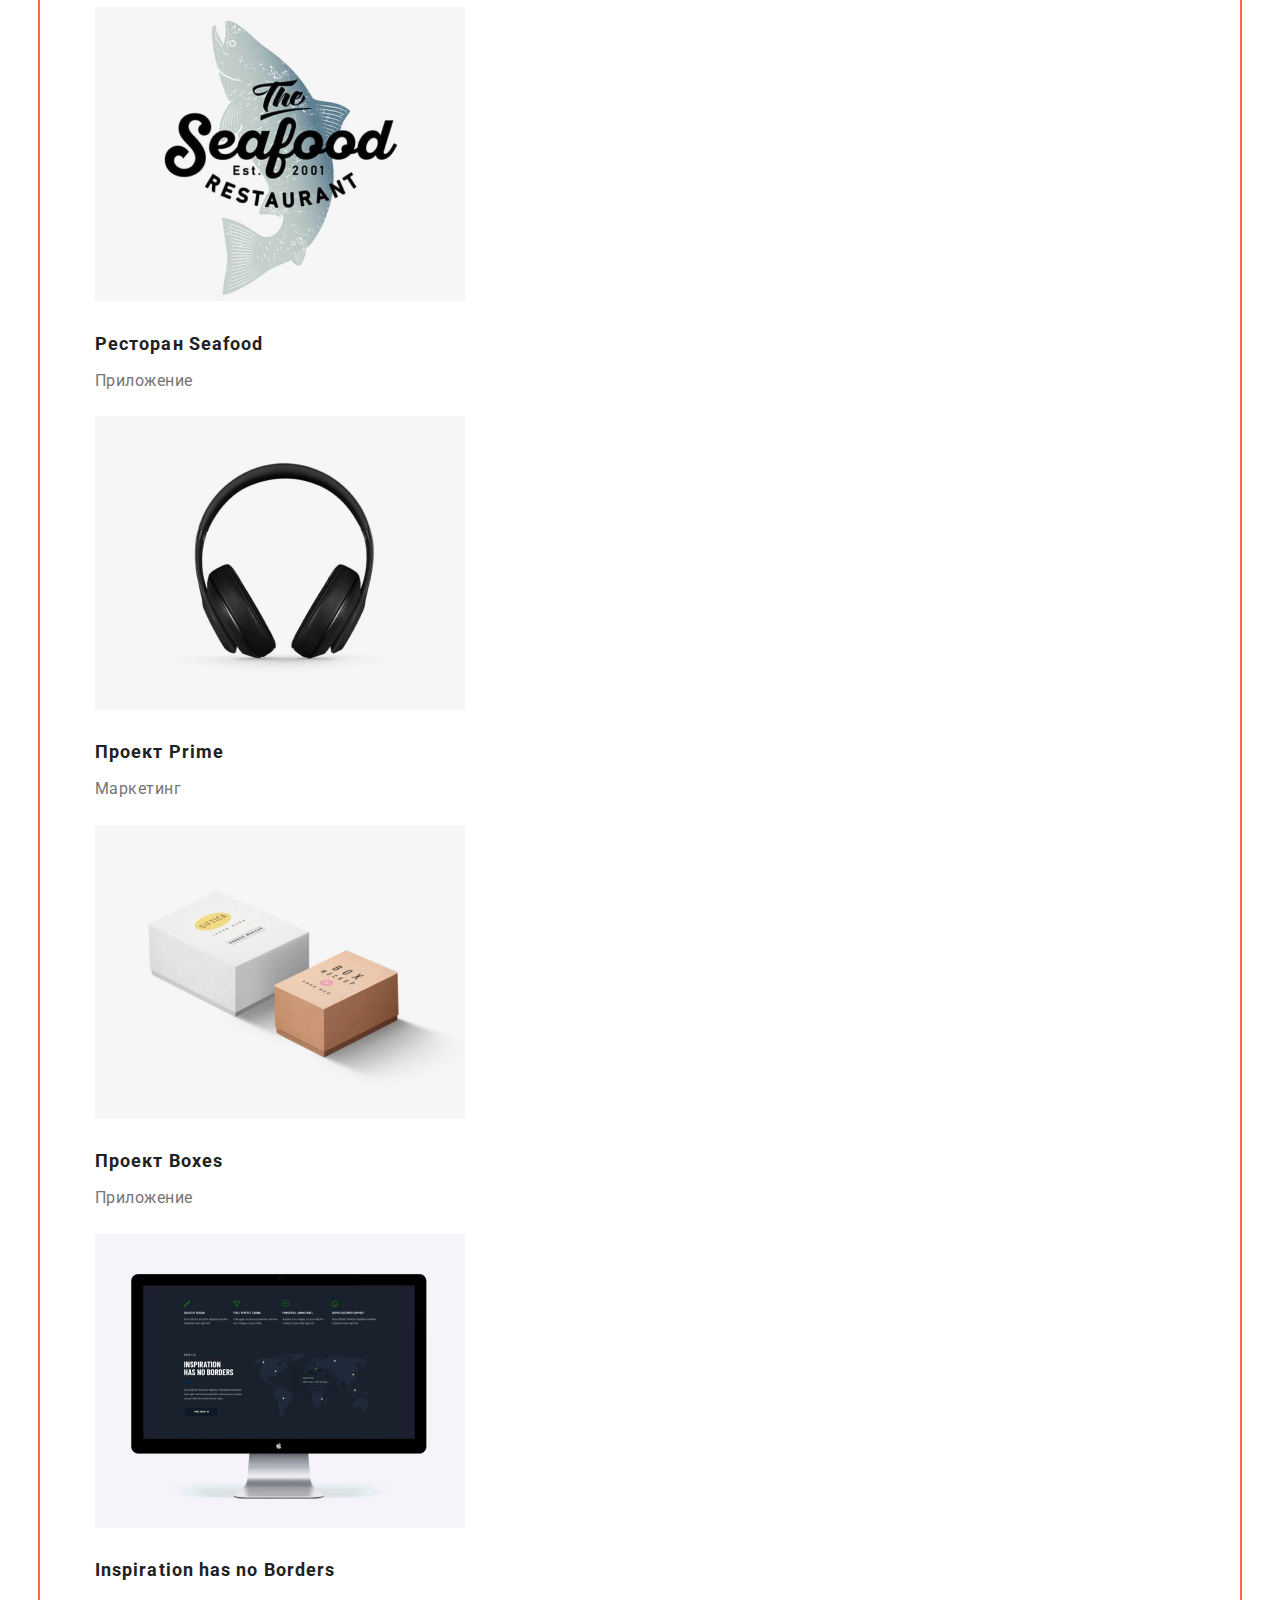
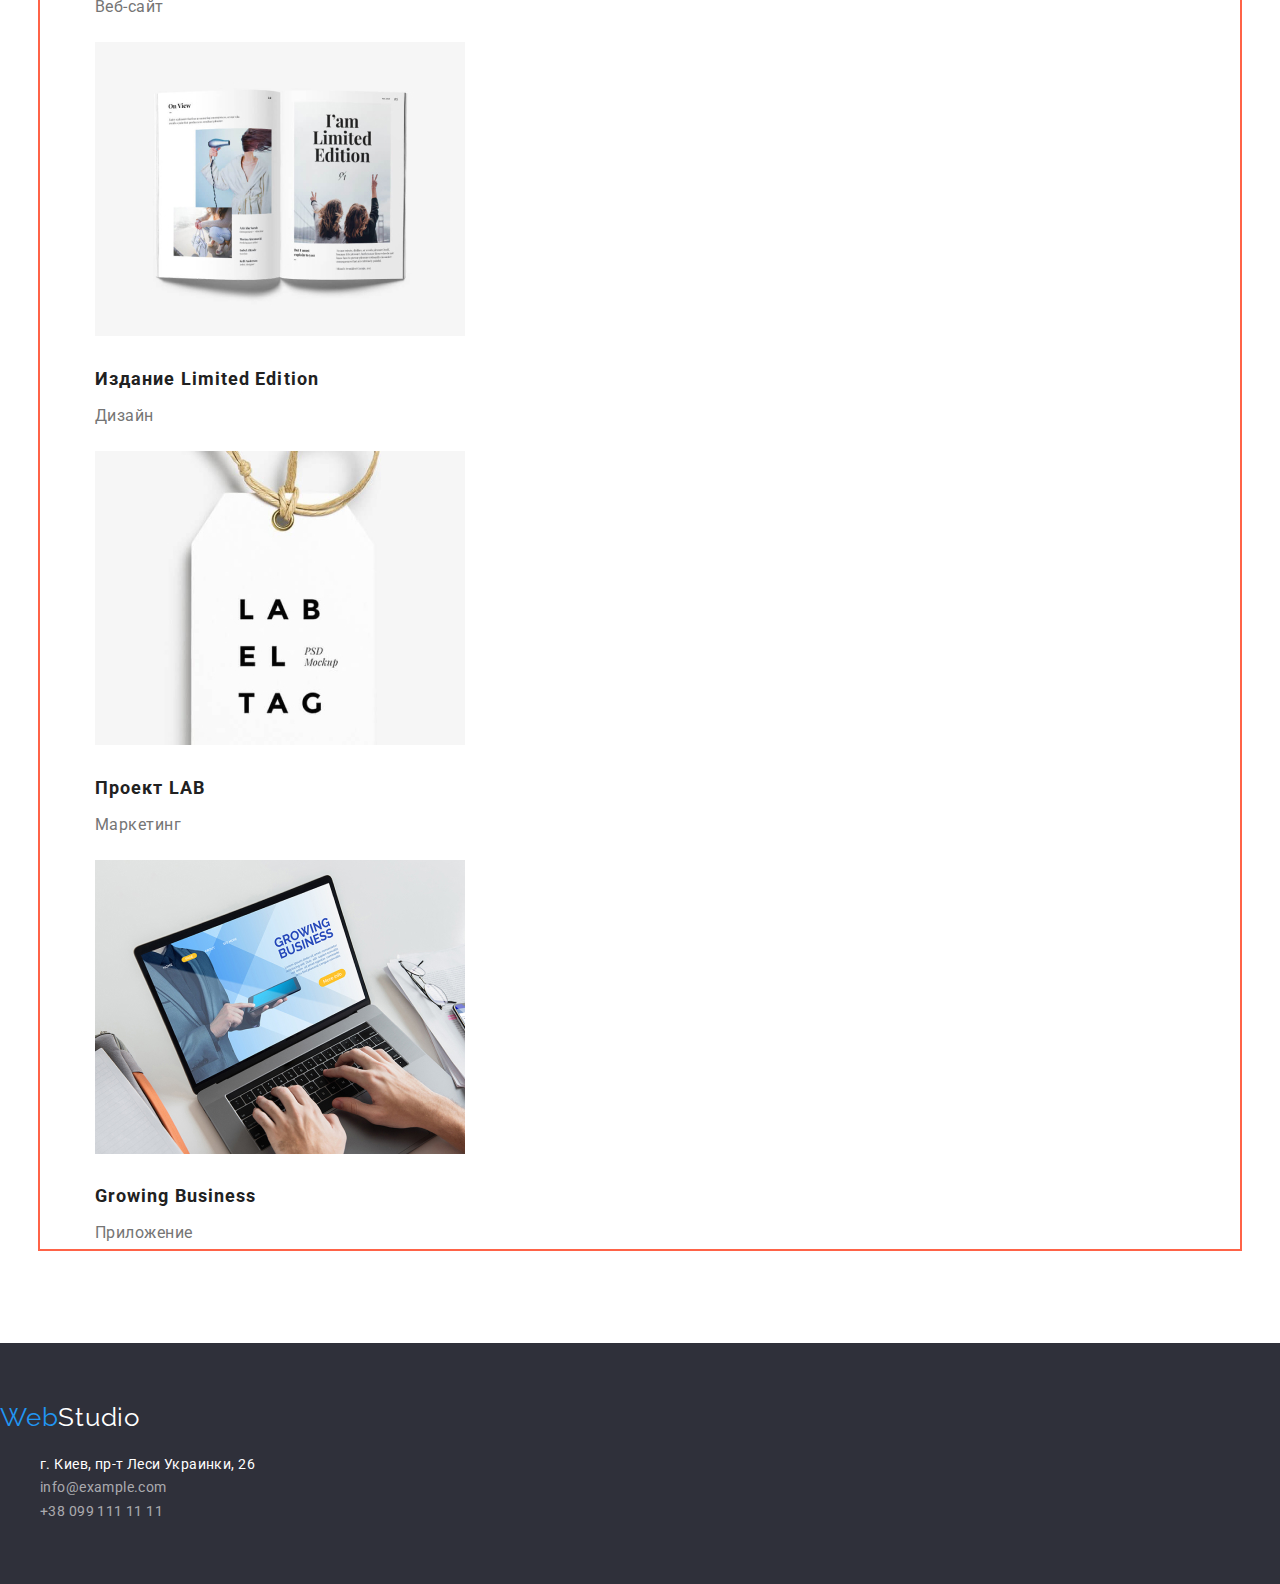
==== commit 94f8be53: "change header" ====
--- a/portfolio.html
+++ b/portfolio.html
@@ -13,22 +13,23 @@
 
     <body class="body">
         <!-- Шапка сторінки -->
-        <div class="container">
-          <header> 
+          <header class="page-header"> 
+            <div class="container">
             <a href="/index.html"class="logo link">Web<span class="black-color">Studio</span></a>  
             <nav> 
               <ul class="site-nav list">
-                <li><a href="./index.html" class="link">Студия</a></li>
-                <li><a href="./portfolio.html" class="link current">Портфолио</a></li>
-                <li><a href=""class="link">Контакты</a></li>
+                <li class="items"><a href="./index.html" class="link">Студия</a></li>
+                <li class="items"><a href="./portfolio.html" class="link current">Портфолио</a></li>
+                <li class="items"><a href=""class="link">Контакты</a></li>
               </ul>
             </nav>
             <ul class="header-info list"> 
-                <li><a href="mailto:info@devstudio.com" class="info-link link">info@devstudio.com</a></li>
+                <li class="items"><a href="mailto:info@devstudio.com" class="info-link link">info@devstudio.com</a></li>
                 <li><a href="tel:+380961111111" class="info-link link">+38 096 111 11 11</a></li>
             </ul>  
+          </div>
         </header>
-        </div>
+        
        
 
         <!-- Унікальний контент сторінки -->
--- a/css/style.css
+++ b/css/style.css
@@ -66,14 +66,23 @@
 .site-nav {
     font-weight: 500;
     font-size: 14px;
-    line-height: 1,1;
+    line-height: 1.1;
     letter-spacing: 0.02em;
+
+    display: flex;
+}
+.site-nav .items:not(:last-child),
+.header-info .items:not(:last-child){
+    margin-right: 50px;
+
+    background-color: tomato;
 }
 .site-nav .link {
     color: var(--primary-text-color);
 
     padding-top: 32px;
     padding-bottom: 32px;
+    display: block;
 }
 .site-nav .link:hover,
 .site-nav .link:focus {
@@ -90,12 +99,14 @@
 
     padding: 0;
     margin: 0;
+    display: flex;
 }
 .info-link {
     color: var(--paragraph-text-color);
 
     padding-top: 32px;
     padding-bottom: 32px;
+    display: block;
 }
 .info-link:hover,
 .info-link:focus {
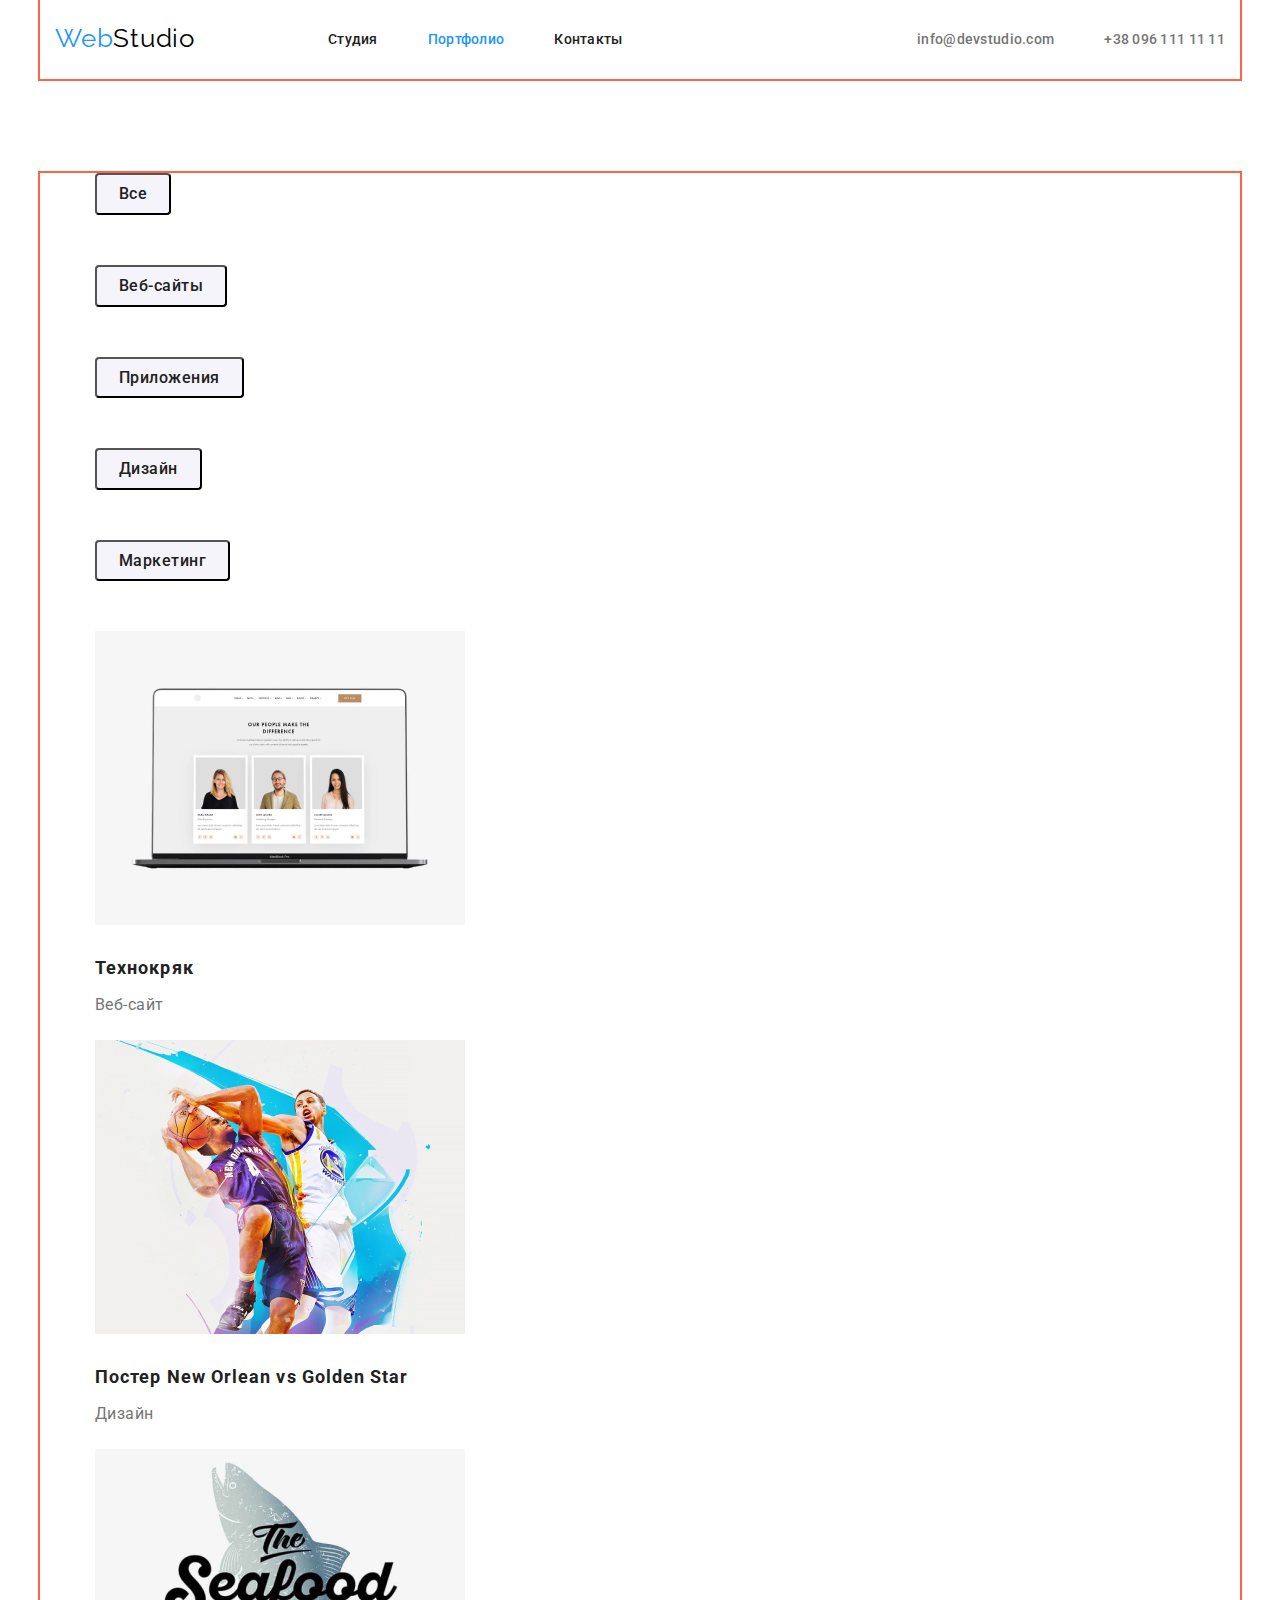
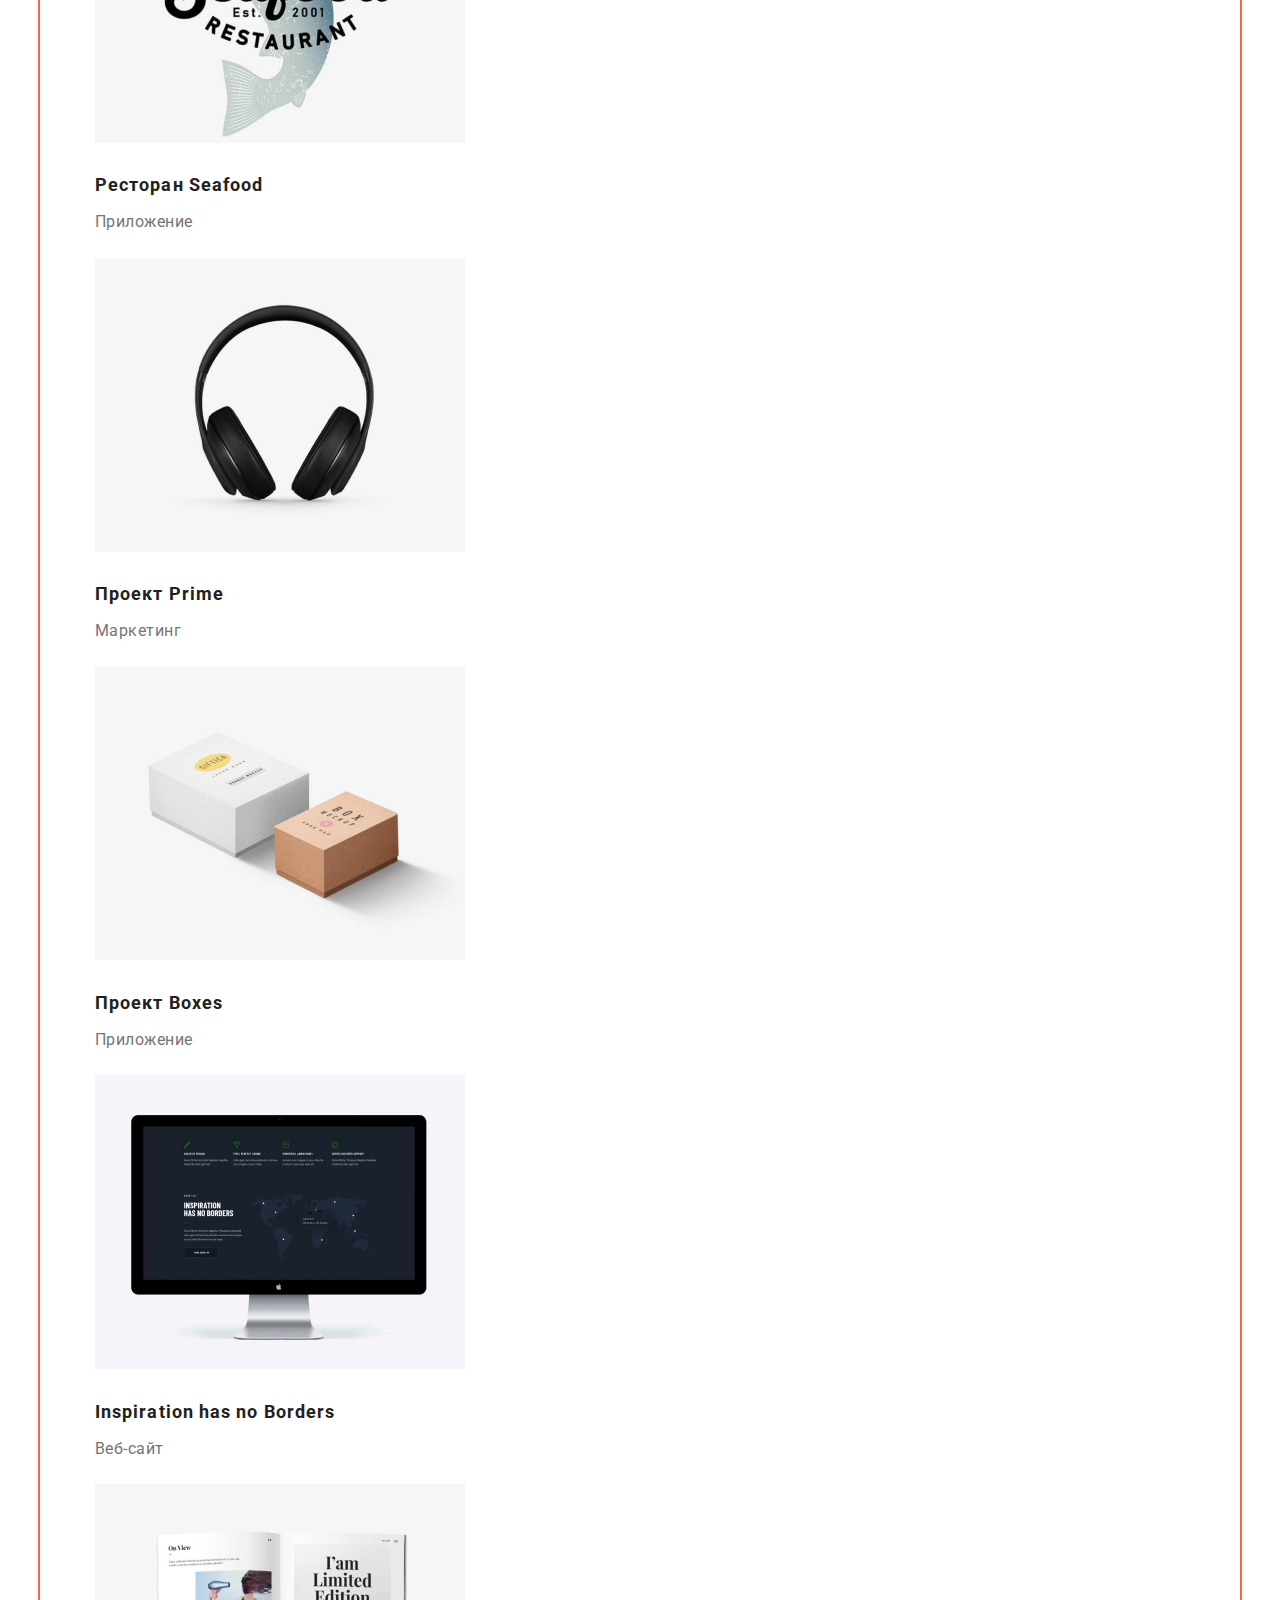
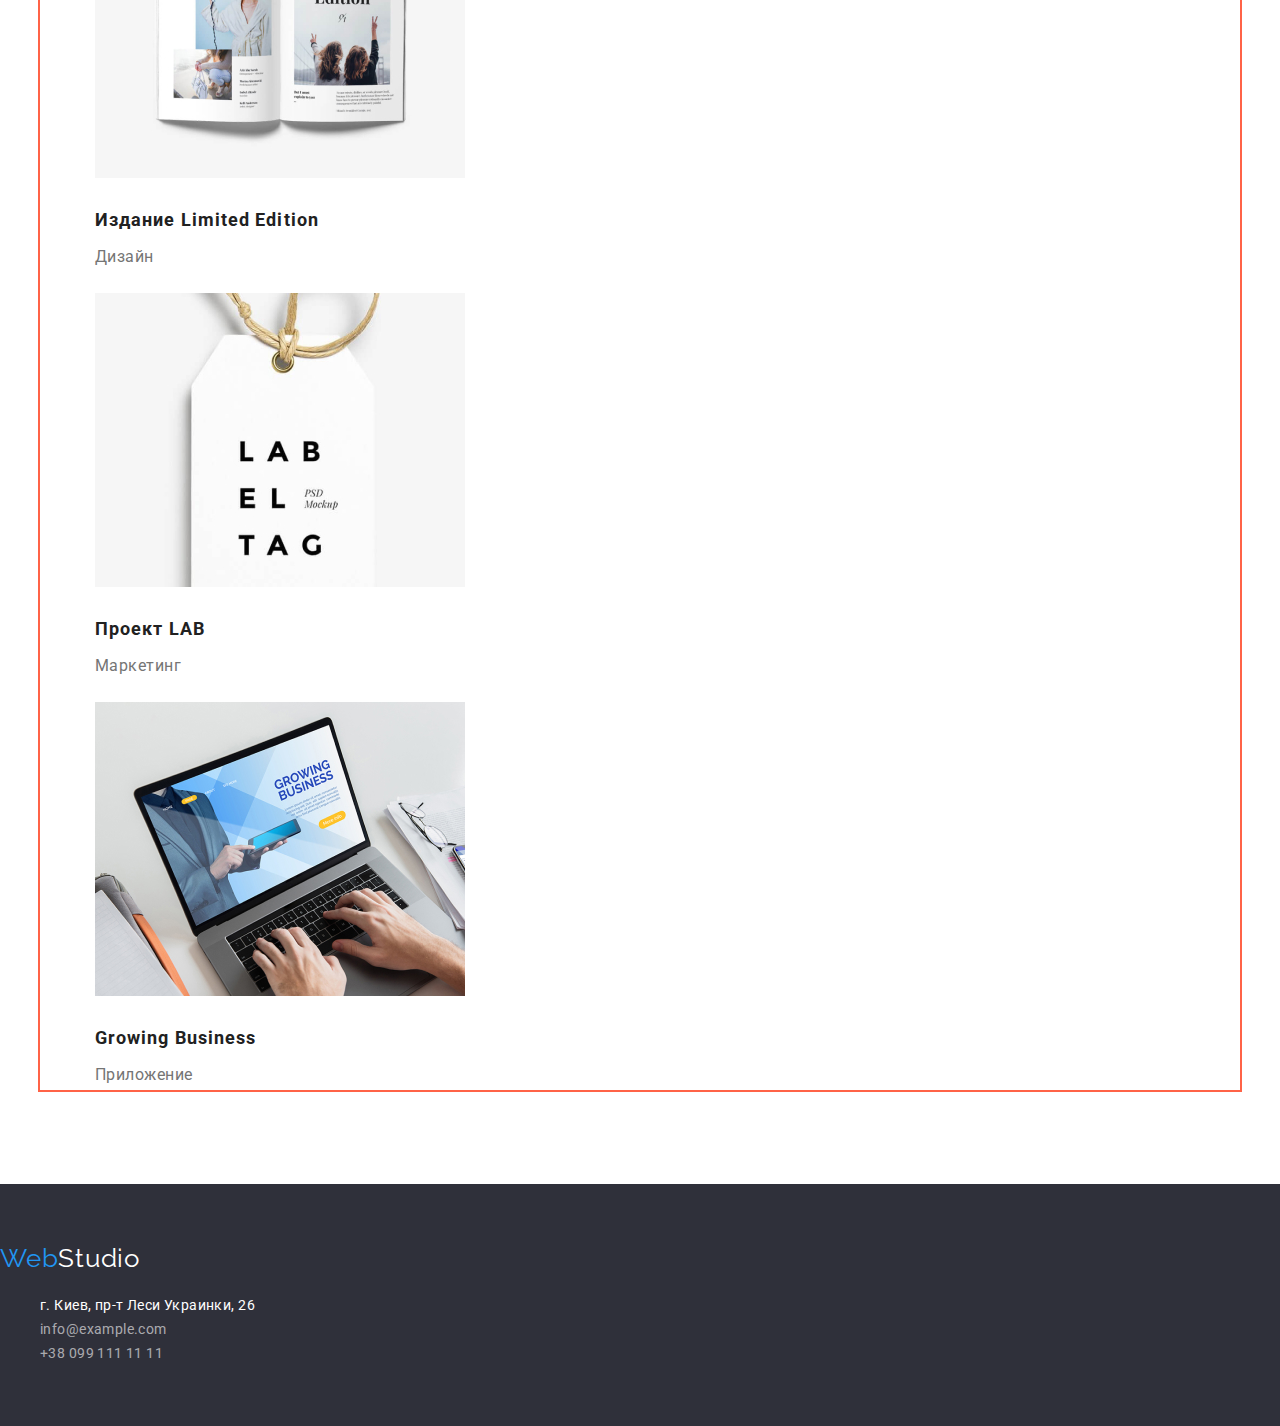
==== commit d0c96711: "secondary section" ====
--- a/portfolio.html
+++ b/portfolio.html
@@ -13,25 +13,23 @@
 
     <body class="body">
         <!-- Шапка сторінки -->
-          <header class="page-header"> 
-            <div class="container">
-            <a href="/index.html"class="logo link">Web<span class="black-color">Studio</span></a>  
-            <nav> 
-              <ul class="site-nav list">
-                <li class="items"><a href="./index.html" class="link">Студия</a></li>
-                <li class="items"><a href="./portfolio.html" class="link current">Портфолио</a></li>
-                <li class="items"><a href=""class="link">Контакты</a></li>
-              </ul>
-            </nav>
-            <ul class="header-info list"> 
-                <li class="items"><a href="mailto:info@devstudio.com" class="info-link link">info@devstudio.com</a></li>
-                <li><a href="tel:+380961111111" class="info-link link">+38 096 111 11 11</a></li>
-            </ul>  
-          </div>
-        </header>
+        <header class="page-header"> 
+          <div class="container main-nav">
+          <a href="/index.html"class="logo link">Web<span class="black-color">Studio</span></a>  
+          <nav> 
+            <ul class="site-nav list">
+              <li class="item"><a href="./index.html" class="link">Студия</a></li>
+              <li class="item"><a href="./portfolio.html" class="link current">Портфолио</a></li>
+              <li class="item"><a href=""class="link">Контакты</a></li>
+            </ul>
+          </nav>
+          <ul class="header-info list"> 
+              <li class="item"><a href="mailto:info@devstudio.com" class="info-link link">info@devstudio.com</a></li>
+              <li class="item"><a href="tel:+380961111111" class="info-link link">+38 096 111 11 11</a></li>
+          </ul>  
+        </div>
+      </header>
         
-       
-
         <!-- Унікальний контент сторінки -->
         <main>
           <div class="container">
--- a/css/style.css
+++ b/css/style.css
@@ -39,9 +39,12 @@
 }
 /* Шапка сторінки */
 
-/* Навігація */
-
 /* Лого хедер */
+.page-header .main-nav {
+    display: flex;
+    align-items: center;
+}
+
 .logo {
     color: var(--accent-color);
     font-family: 'Raleway', 'Arial', sans-serif;
@@ -63,6 +66,8 @@
 .logo:focus {
     color: var(--accent-color);
 }
+
+/* Навігація */
 .site-nav {
     font-weight: 500;
     font-size: 14px;
@@ -70,12 +75,12 @@
     letter-spacing: 0.02em;
 
     display: flex;
-}
-.site-nav .items:not(:last-child),
-.header-info .items:not(:last-child){
+    margin-left: 93px;
+}
+
+.site-nav .item:not(:last-child),
+.header-info .item:not(:last-child){
     margin-right: 50px;
-
-    background-color: tomato;
 }
 .site-nav .link {
     color: var(--primary-text-color);
@@ -98,7 +103,7 @@
     letter-spacing: 0.02em;
 
     padding: 0;
-    margin: 0;
+    margin-left: auto;
     display: flex;
 }
 .info-link {
@@ -157,10 +162,16 @@
 }
 
 /* Секція друга */
+.container .secondary-section .advantages {
+    display: flex;
+}
 .secondary-section {
     margin-top: 0;
     margin-bottom: 94px;
 }
+.advantage-item:not(:last-child) {
+    margin-right: 30px;
+}
 .advantage {
     font-size: 14px;
     line-height: 1.1;
@@ -169,7 +180,6 @@
 
     margin-top: 0;
     margin-bottom: 10px;
-    max-width: 270px;
 }
 
 .specific-advantage {
@@ -179,7 +189,6 @@
     letter-spacing: 0.03em;
 
     margin-top: 0;
-    max-width: 270px;
 }
 
 /* Секція третя */
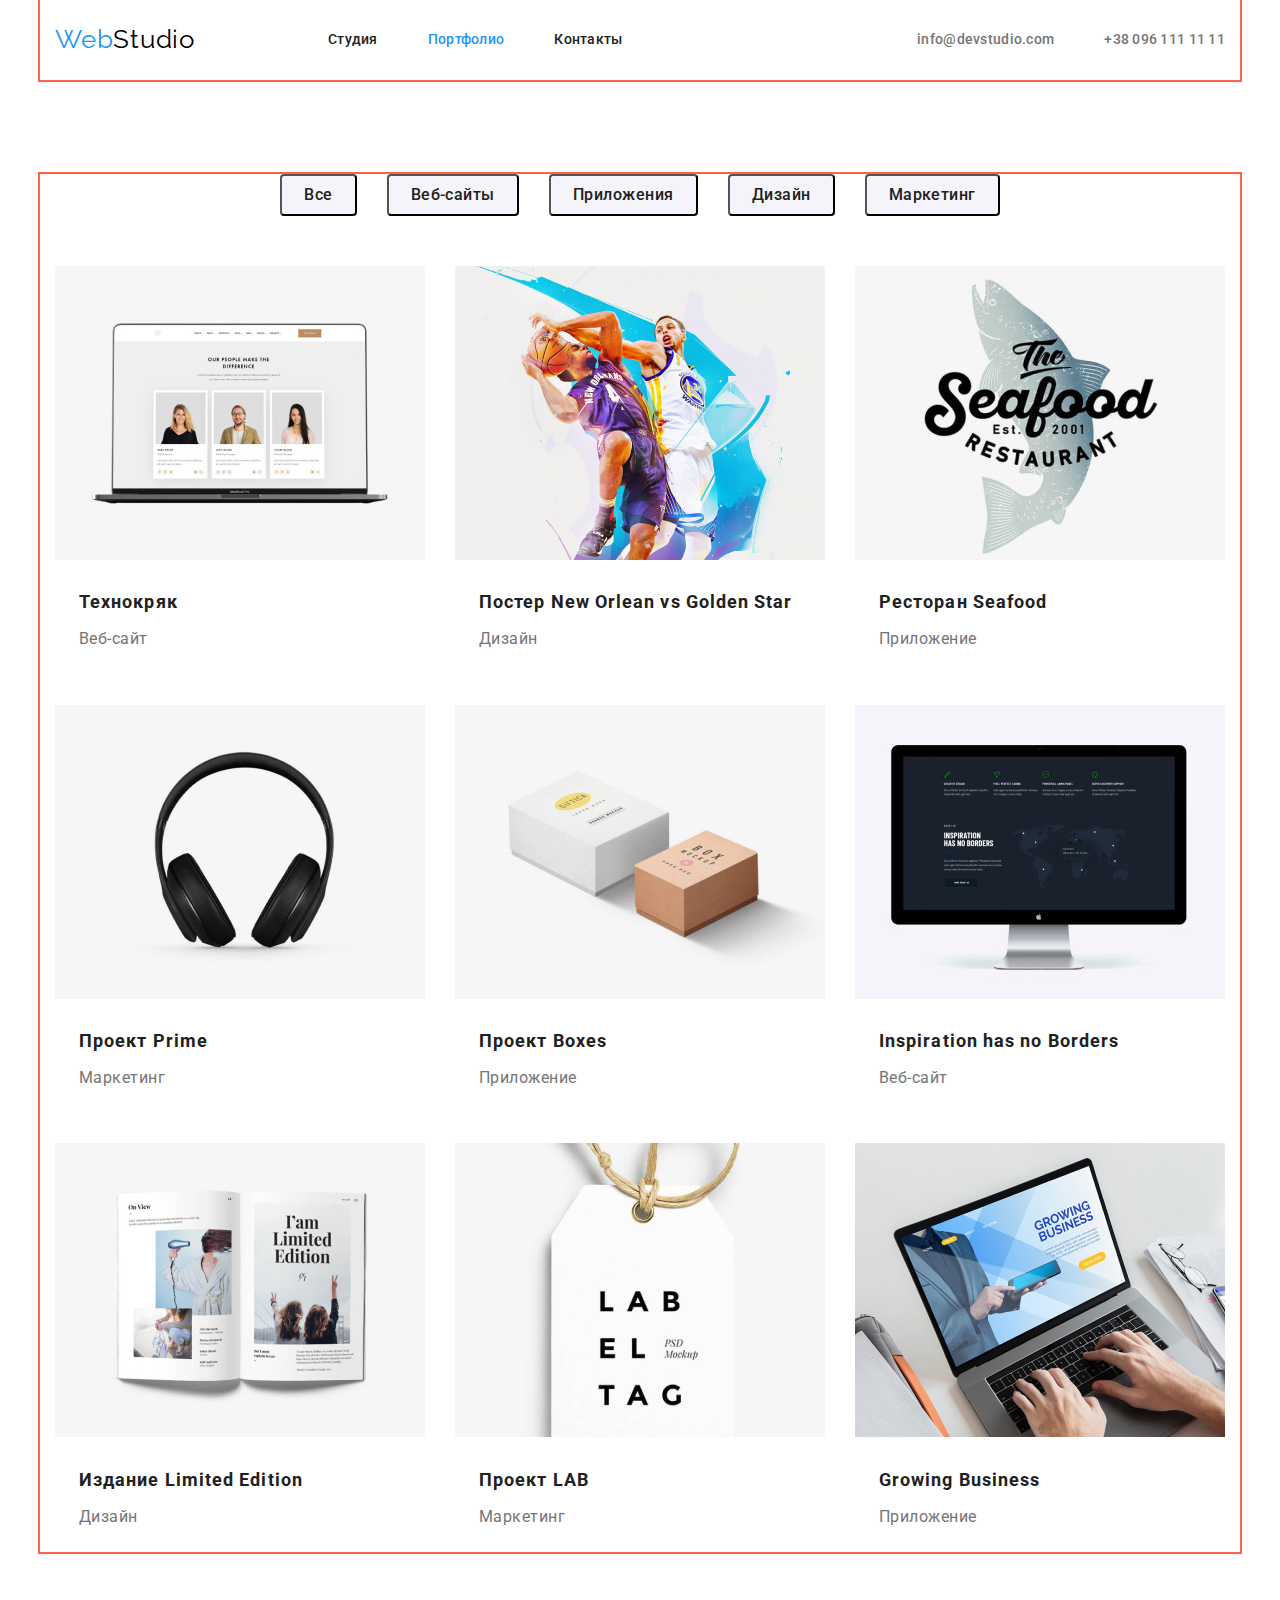
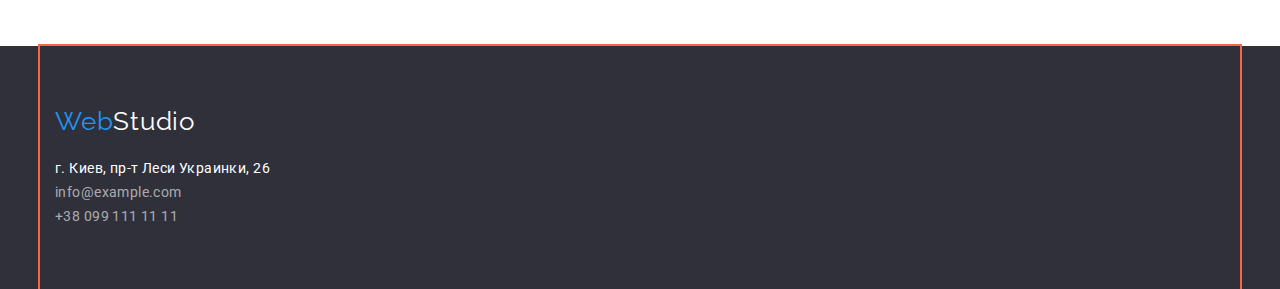
==== commit a0c2f77c: "portfolio changes" ====
--- a/portfolio.html
+++ b/portfolio.html
@@ -32,91 +32,110 @@
         
         <!-- Унікальний контент сторінки -->
         <main>
-          <div class="container">
+          
             <section class="portfolio-section">
+              <div class="container">
               <ul class="portfolio-nav list">
-                  <li><button type="button" class="secondary-button">Все</button></li>
-                  <li><button type="button" class="secondary-button">Веб-сайты</button></li>
-                  <li><button type="button" class="secondary-button">Приложения</button></li>
-                  <li><button type="button" class="secondary-button">Дизайн</button></li>
-                  <li><button type="button" class="secondary-button">Маркетинг</button></li>
+                  <li class="nav-button"><button type="button" class="secondary-button">Все</button></li>
+                  <li class="nav-button"><button type="button" class="secondary-button">Веб-сайты</button></li>
+                  <li class="nav-button"><button type="button" class="secondary-button">Приложения</button></li>
+                  <li class="nav-button"><button type="button" class="secondary-button">Дизайн</button></li>
+                  <li class="nav-button"><button type="button" class="secondary-button">Маркетинг</button></li>
               </ul>
             
+            <ul class="portfolio-items list">
 
-            <ul class="portfolio-items list">
-                <li>
-                  <img src="./img/techno.jpg" alt="открытый ноутбук, на экране которого изображен сайт">
-                  <h2 class="item-name">Технокряк</h3>
-                  <p class="item-description">Веб-сайт</p>
+                <li class="portfolio-card">
+                  <div class="card">
+                    <img src="./img/techno.jpg" alt="открытый ноутбук, на экране которого изображен сайт" width="370" height="294">
+                    <h2 class="item-name">Технокряк</h3>
+                    <p class="item-description">Веб-сайт</p>
+                  </div>
                 </li>
 
-                <li>
-                  <img src="./img/poster.jpg" alt="постер, на котором два человека в спортивной форме борются за баскетбольный мяч">
-                  <h2 class="item-name">Постер<span lang="en"> New Orlean vs Golden Star</span></h3>
-                  <p class="item-description">Дизайн</p>
+                <li class="portfolio-card">
+                  <div class="card">
+                    <img src="./img/poster.jpg" alt="постер, на котором два человека в спортивной форме борются за баскетбольный мяч" width="370" height="294">
+                    <h2 class="item-name">Постер<span lang="en"> New Orlean vs Golden Star</span></h3>
+                    <p class="item-description">Дизайн</p>
+                  </div>
                 </li>
 
-                <li>
-                  <img src="./img/restaurant.jpg" alt="логотип ресторана морской пищи в форме надписи на фоне рыбы">
-                  <h2 class="item-name">Ресторан<span lang="en"> Seafood</span></h3>
-                  <p class="item-description">Приложение</p>
+                <li class="portfolio-card">
+                  <div class="card">
+                     <img src="./img/restaurant.jpg" alt="логотип ресторана морской пищи в форме надписи на фоне рыбы" width="370" height="294">
+                     <h2 class="item-name">Ресторан<span lang="en"> Seafood</span></h3>
+                     <p class="item-description">Приложение</p>
+                  </div>
                 </li>
 
-                <li>
-                  <img src="./img/headset.jpg" alt="большие черные наушники">
-                  <h2 class="item-name">Проект<span lang="en"> Prime</span></h3>
-                  <p class="item-description">Маркетинг</p>
+                <li class="portfolio-card">
+                  <div class="card">
+                    <img src="./img/headset.jpg" alt="большие черные наушники" width="370" height="294">
+                    <h2 class="item-name">Проект<span lang="en"> Prime</span></h3>
+                    <p class="item-description">Маркетинг</p>
+                  </div>
                 </li>
 
-                <li>
-                  <img src="./img/boxes.jpg" alt="две коробки, одна большая в белом цвете, вторая меньше коричневая">
-                  <h2 class="item-name">Проект<span lang="en"> Boxes</span></h3>
-                  <p class="item-description">Приложение</p>
+                <li class="portfolio-card">
+                  <div class="card">
+                    <img src="./img/boxes.jpg" alt="две коробки, одна большая в белом цвете, вторая меньше коричневая" width="370" height="294">
+                    <h2 class="item-name">Проект<span lang="en"> Boxes</span></h3>
+                    <p class="item-description">Приложение</p>
+                  </div>
                 </li>
 
-                <li>
-                  <img src="./img/web-computer.jpg" alt="монитор компьютера, на котором запечатлен сайт на темном фоне">
-                  <h2 class="item-name"><span lang="en">Inspiration has no Borders</span></h3>
-                  <p class="item-description">Веб-сайт</p>
+                <li class="portfolio-card">
+                  <div class="card">
+                    <img src="./img/web-computer.jpg" alt="монитор компьютера, на котором запечатлен сайт на темном фоне" width="370" height="294">
+                    <h2 class="item-name"><span lang="en">Inspiration has no Borders</span></h3>
+                    <p class="item-description">Веб-сайт</p>
+                  </div>
                 </li>
 
-                <li>
-                  <img src="./img/book.jpg" alt="книга, иллюстрированная картинками и текстом">
-                  <h2 class="item-name">Издание<span lang="en"> Limited Edition</span></h3>
-                  <p class="item-description">Дизайн</p>
+                <li class="portfolio-card">
+                  <div class="card">
+                    <img src="./img/book.jpg" alt="книга, иллюстрированная картинками и текстом" width="370" height="294">
+                    <h2 class="item-name">Издание<span lang="en"> Limited Edition</span></h3>
+                    <p class="item-description">Дизайн</p>
+                  </div>
                 </li>
 
-                <li>
-                  <img src="./img/label.jpg" alt="белый брелок с надписью">
-                  <h2 class="item-name">Проект<span lang="en"> LAB</span></h3>
-                  <p class="item-description">Маркетинг</p>
+                <li class="portfolio-card">
+                  <div class="card">
+                    <img src="./img/label.jpg" alt="белый брелок с надписью" width="370" height="294">
+                    <h2 class="item-name">Проект<span lang="en"> LAB</span></h3>
+                    <p class="item-description">Маркетинг</p>
+                  </div>
                 </li>
 
-                <li>
-                  <img src="./img/laptop.jpg" alt="открытый ноутбук, на котором человеческие руки печатают">
-                  <h2 class="item-name"><span lang="en">Growing Business</span></h3>
-                  <p class="item-description">Приложение</p>
+                <li class="portfolio-card">
+                  <div class="card">
+                    <img src="./img/laptop.jpg" alt="открытый ноутбук, на котором человеческие руки печатают" width="370" height="294">
+                    <h2 class="item-name"><span lang="en">Growing Business</span></h3>
+                    <p class="item-description">Приложение</p>
+                  </div>
                 </li>
             </ul>
+             </div>
         </section>
-          </div>
-        
-
-          
+         
+      
         </main>
 
            <!--Підвал сторінки -->
            <footer class="footer">
-            <a href="/index.html"class="logo link">Web<span class="white-color">Studio</span></a>
-            <address>
-               <ul class="address list">
-                   <li><a href=""class="physical-address link">г. Киев, пр-т Леси Украинки, 26</a></li> 
-                   <li><a href="info@example.com" class="info link">info@example.com</a></li>
-                   <li><a href="tel:+380991111111" class="info link">+38 099 111 11 11</a></li>  
-               </ul>
-            </address>
+            <div class="container">
+               <a href="/index.html"class="logo link">Web<span class="white-color">Studio</span></a>
+               <address>
+                  <ul class="address list">
+                      <li><a href=""class="physical-address link">г. Киев, пр-т Леси Украинки, 26</a></li> 
+                      <li><a href="info@example.com" class="info link">info@example.com</a></li>
+                      <li><a href="tel:+380991111111" class="info link">+38 099 111 11 11</a></li>  
+                  </ul>
+               </address>
+            </div>
         </footer>
-
 
    </body>
   
--- a/css/style.css
+++ b/css/style.css
@@ -49,7 +49,7 @@
     color: var(--accent-color);
     font-family: 'Raleway', 'Arial', sans-serif;
     font-size: 26px;
-    line-height: 1,2;
+    line-height: 1.2;
     letter-spacing: 0.03em;  
 }
 .logo .black-color {
@@ -172,6 +172,17 @@
 .advantage-item:not(:last-child) {
     margin-right: 30px;
 }
+.advantages {
+    padding-left: 0;
+    padding-right: 0;
+}
+.adwantage-item {
+    width: 270px;
+    padding-left: 0;
+    padding-right: 0;
+    margin-left: 0;
+    margin-right: 0;
+}
 .advantage {
     font-size: 14px;
     line-height: 1.1;
@@ -188,7 +199,7 @@
     line-height: 1.7;
     letter-spacing: 0.03em;
 
-    margin-top: 0;
+    margin-top: 0; 
 }
 
 /* Секція третя */
@@ -204,18 +215,33 @@
     
     margin-top: 0;
     margin-bottom: 50px;
+}
+.work {
+    display: flex;
+    padding-right: 0;
+    padding-left: 0;
+}
+.work-item:not(:last-child) {
+    margin-right: 30px;
 }
 
 /* Секція четверта */
 .team-section {
     background-color: var(--team-background-color);
-    
-    margin-top: 0;
-    margin-bottom: 0;
 }
 .team-section > .secondary-title {
     padding-top: 94px;
 }
+.team {
+    display: flex;
+    padding-bottom: 94px;
+}
+.team-card {
+    text-align: center;
+}
+.team-card:not(:last-child) {
+    margin-right: 30px;
+}
 .employee-name {
     font-weight: 500;
     font-size: 16px;
@@ -233,7 +259,7 @@
     color: var(--paragraph-text-color);
 
     margin-top: 0;
-    margin-bottom: 0;
+    margin-bottom: 30px;
 }
 /* Підвал сторінки */
 .footer {
@@ -243,10 +269,12 @@
     margin-bottom: 0;
 }
 /* Лого футер */
+.logo .link {
+    margin-left: 215px;
+}
 .white-color {
     color: var(--body-background-color);
 }
-
 .logo > .white-color {
     display: inline-block;
     padding-top: 60px;
@@ -258,6 +286,8 @@
     line-height: 1.7;
     letter-spacing: 0.03em;
 
+    padding-left: 0;
+    padding-right: 0;
     padding-bottom: 60px;
 }
 .physical-address {
@@ -279,6 +309,11 @@
      margin-top: 94px;
      margin-bottom: 94px;
  }
+ .portfolio-nav {
+     display: flex;
+     justify-content: center;
+     padding-left: 0;
+ }
 /* Кнопки у портфоліо */
 .secondary-button{
     background: var(--team-background-color);
@@ -296,16 +331,49 @@
     margin-top: 0;
     margin-bottom: 50px;
 }
+.nav-button:not(:last-child) {
+    margin-right: 30px;
+}
+
 .secondary-button:hover,
 .secondary-button:focus {
     background: var(--accent-color);
     color: var(--body-background-color);
 }
+.portfolio-items {
+    display: flex;
+    flex-wrap: wrap;
+   
+    margin-top: -30px;
+    margin-left: -30px;
+    padding-right: 0;
+    padding-left: 0;
+}
+.card {
+    display: block;
+    margin-left: 0;
+    margin-right: 0;
+    padding-left: 0;
+    padding-right: 0;
+    width: 370px;
+}
+
+
+.portfolio-card {
+   flex-basis: calc (100% / 3);
+   margin-top: 30px; 
+   margin-left: 30px;
+   padding-left: 0;
+   padding-right: 0;
+}
+
 .item-name {
     font-size: 18px;
     line-height: 2.0;
     letter-spacing: 0.06em;
 
+    padding-left: 24px;
+    padding-right: 24px;
     min-width: 322px;
     margin-top: 20px;
     margin-bottom: 4px;
@@ -316,6 +384,8 @@
     line-height: 1.9;
     letter-spacing: 0.03em;
 
+    padding-left: 24px;
+    padding-right: 24px;
     min-width: 322px;
     margin-top: 0;
     margin-bottom: 20px;
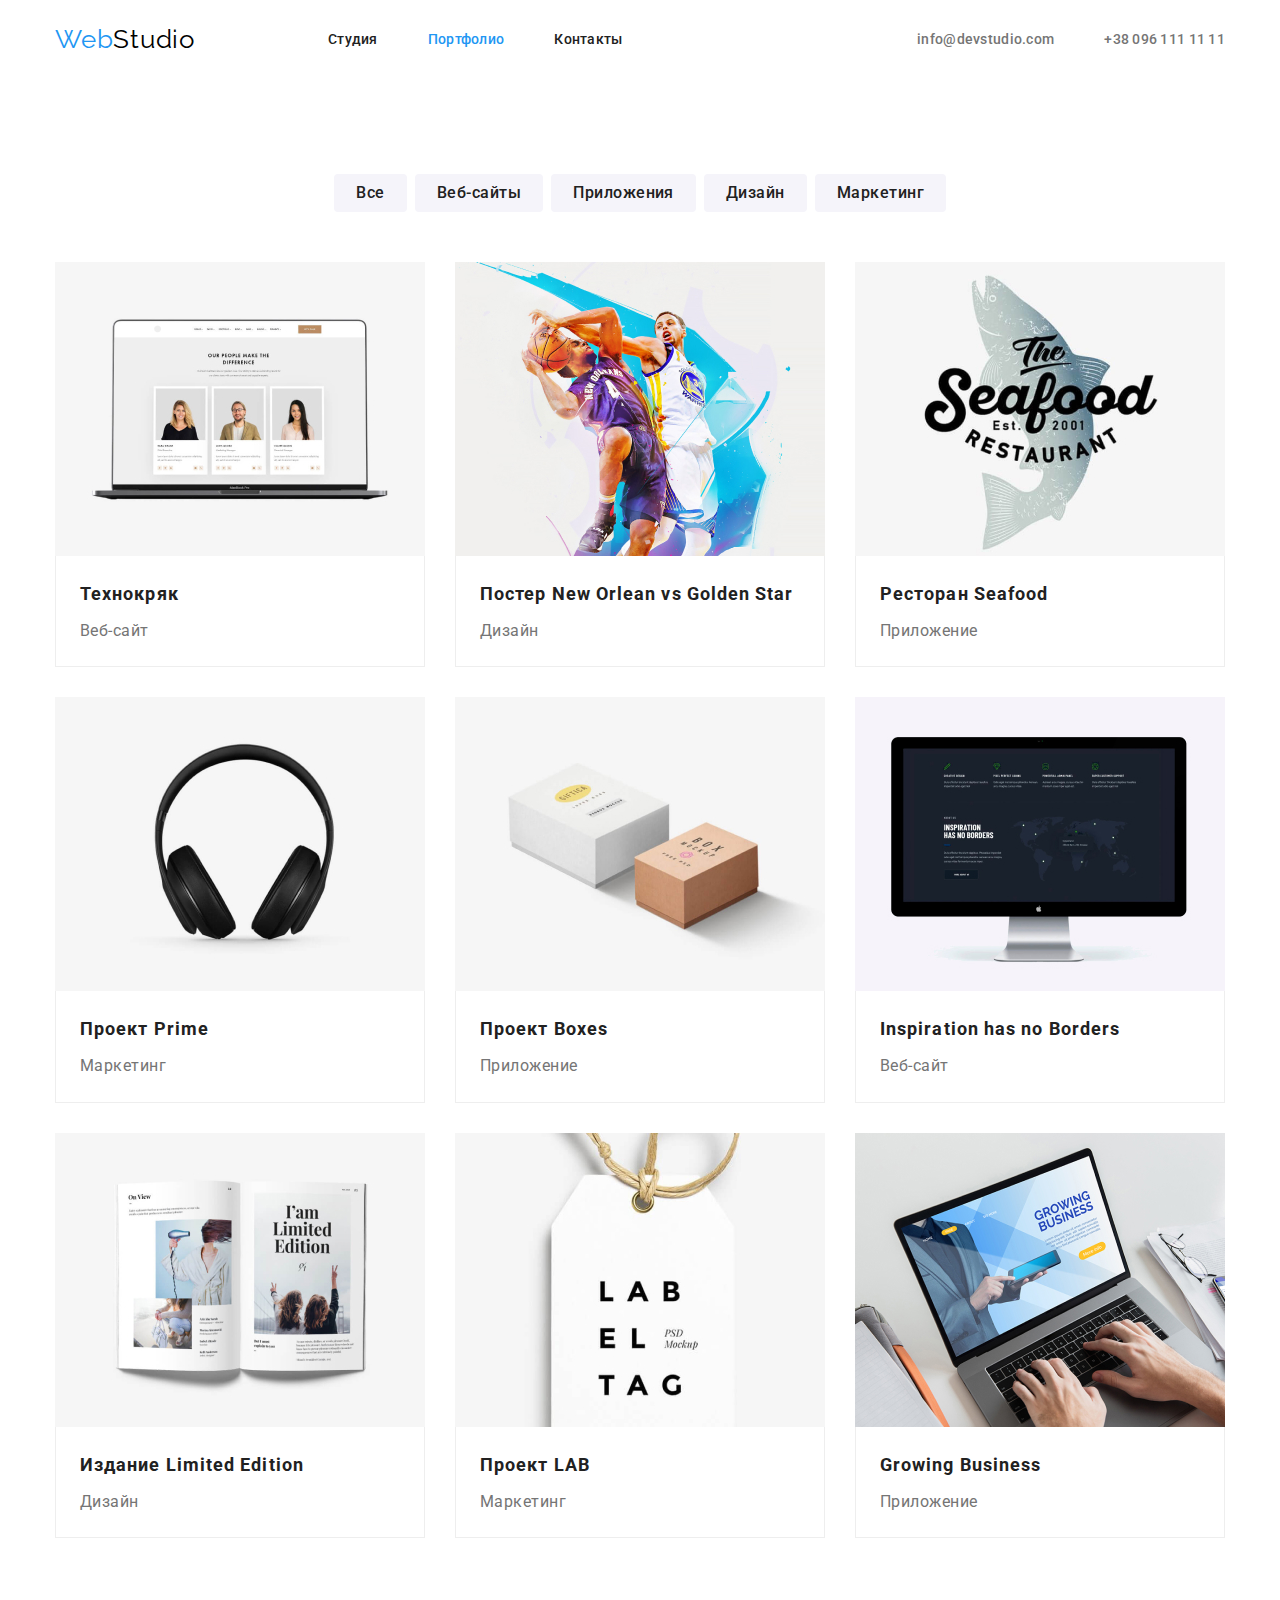
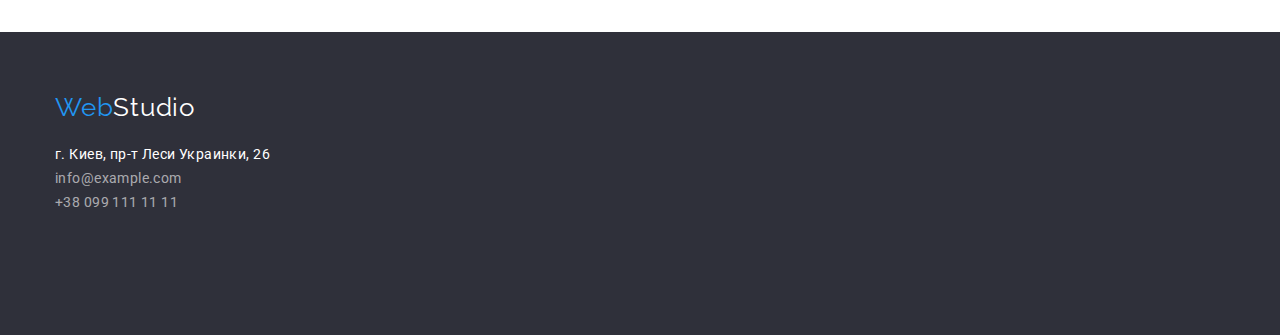
==== commit 5a324cc6: "portfolio finish" ====
--- a/portfolio.html
+++ b/portfolio.html
@@ -32,95 +32,90 @@
         
         <!-- Унікальний контент сторінки -->
         <main>
-          
-            <section class="portfolio-section">
-              <div class="container">
+            <section class="portfolio-section"> 
+            <div class="container">
               <ul class="portfolio-nav list">
-                  <li class="nav-button"><button type="button" class="secondary-button">Все</button></li>
-                  <li class="nav-button"><button type="button" class="secondary-button">Веб-сайты</button></li>
-                  <li class="nav-button"><button type="button" class="secondary-button">Приложения</button></li>
-                  <li class="nav-button"><button type="button" class="secondary-button">Дизайн</button></li>
-                  <li class="nav-button"><button type="button" class="secondary-button">Маркетинг</button></li>
-              </ul>
-            
+                <li class="nav-button"><button type="button" class="secondary-button">Все</button></li>
+                <li class="nav-button"><button type="button" class="secondary-button">Веб-сайты</button></li>
+                <li class="nav-button"><button type="button" class="secondary-button">Приложения</button></li>
+                <li class="nav-button"><button type="button" class="secondary-button">Дизайн</button></li>
+                <li class="nav-button"><button type="button" class="secondary-button">Маркетинг</button></li>
+            </ul>
             <ul class="portfolio-items list">
+              <li class="portfolio-card">
+                  <img src="./img/techno.jpg" alt="открытый ноутбук, на экране которого изображен сайт" width="370" height="294">
+                 <div class="card-text">
+                  <h2 class="item-name">Технокряк</h3>
+                  <p class="item-description">Веб-сайт</p>
+                </div>
+              </li>
 
-                <li class="portfolio-card">
-                  <div class="card">
-                    <img src="./img/techno.jpg" alt="открытый ноутбук, на экране которого изображен сайт" width="370" height="294">
-                    <h2 class="item-name">Технокряк</h3>
-                    <p class="item-description">Веб-сайт</p>
-                  </div>
-                </li>
-
-                <li class="portfolio-card">
-                  <div class="card">
-                    <img src="./img/poster.jpg" alt="постер, на котором два человека в спортивной форме борются за баскетбольный мяч" width="370" height="294">
+              <li class="portfolio-card">
+                  <img src="./img/poster.jpg" alt="постер, на котором два человека в спортивной форме борются за баскетбольный мяч" width="370" height="294">
+                  <div class="card-text">
                     <h2 class="item-name">Постер<span lang="en"> New Orlean vs Golden Star</span></h3>
                     <p class="item-description">Дизайн</p>
-                  </div>
-                </li>
+                </div>
+              </li>
 
-                <li class="portfolio-card">
-                  <div class="card">
-                     <img src="./img/restaurant.jpg" alt="логотип ресторана морской пищи в форме надписи на фоне рыбы" width="370" height="294">
+              <li class="portfolio-card">
+                   <img src="./img/restaurant.jpg" alt="логотип ресторана морской пищи в форме надписи на фоне рыбы" width="370" height="294">
+                   <div class="card-text">
                      <h2 class="item-name">Ресторан<span lang="en"> Seafood</span></h3>
                      <p class="item-description">Приложение</p>
-                  </div>
-                </li>
+                </div>
+              </li>
 
-                <li class="portfolio-card">
-                  <div class="card">
-                    <img src="./img/headset.jpg" alt="большие черные наушники" width="370" height="294">
+              <li class="portfolio-card">
+                  <img src="./img/headset.jpg" alt="большие черные наушники" width="370" height="294">
+                  <div class="card-text">
                     <h2 class="item-name">Проект<span lang="en"> Prime</span></h3>
                     <p class="item-description">Маркетинг</p>
-                  </div>
-                </li>
+                </div>
+              </li>
 
-                <li class="portfolio-card">
-                  <div class="card">
-                    <img src="./img/boxes.jpg" alt="две коробки, одна большая в белом цвете, вторая меньше коричневая" width="370" height="294">
+              <li class="portfolio-card">
+                  <img src="./img/boxes.jpg" alt="две коробки, одна большая в белом цвете, вторая меньше коричневая" width="370" height="294">
+                  <div class="card-text">
                     <h2 class="item-name">Проект<span lang="en"> Boxes</span></h3>
                     <p class="item-description">Приложение</p>
-                  </div>
-                </li>
+                </div>
+              </li>
 
-                <li class="portfolio-card">
-                  <div class="card">
-                    <img src="./img/web-computer.jpg" alt="монитор компьютера, на котором запечатлен сайт на темном фоне" width="370" height="294">
+              <li class="portfolio-card">
+                  <img src="./img/web-computer.jpg" alt="монитор компьютера, на котором запечатлен сайт на темном фоне" width="370" height="294">
+                  <div class="card-text">
                     <h2 class="item-name"><span lang="en">Inspiration has no Borders</span></h3>
                     <p class="item-description">Веб-сайт</p>
-                  </div>
-                </li>
+                </div>
+              </li>
 
-                <li class="portfolio-card">
-                  <div class="card">
-                    <img src="./img/book.jpg" alt="книга, иллюстрированная картинками и текстом" width="370" height="294">
+              <li class="portfolio-card"> 
+                  <img src="./img/book.jpg" alt="книга, иллюстрированная картинками и текстом" width="370" height="294">
+                  <div class="card-text">
                     <h2 class="item-name">Издание<span lang="en"> Limited Edition</span></h3>
                     <p class="item-description">Дизайн</p>
-                  </div>
-                </li>
+                </div>
+              </li>
 
-                <li class="portfolio-card">
-                  <div class="card">
-                    <img src="./img/label.jpg" alt="белый брелок с надписью" width="370" height="294">
+              <li class="portfolio-card">
+                  <img src="./img/label.jpg" alt="белый брелок с надписью" width="370" height="294">
+                  <div class="card-text">
                     <h2 class="item-name">Проект<span lang="en"> LAB</span></h3>
                     <p class="item-description">Маркетинг</p>
-                  </div>
-                </li>
+                </div>
+              </li>
 
-                <li class="portfolio-card">
-                  <div class="card">
-                    <img src="./img/laptop.jpg" alt="открытый ноутбук, на котором человеческие руки печатают" width="370" height="294">
+              <li class="portfolio-card">
+                  <img src="./img/laptop.jpg" alt="открытый ноутбук, на котором человеческие руки печатают" width="370" height="294">
+                  <div class="card-text">
                     <h2 class="item-name"><span lang="en">Growing Business</span></h3>
                     <p class="item-description">Приложение</p>
-                  </div>
-                </li>
-            </ul>
-             </div>
-        </section>
-         
-      
+                </div>
+              </li>
+          </ul> 
+        </div>
+       </section>
         </main>
 
            <!--Підвал сторінки -->
--- a/css/style.css
+++ b/css/style.css
@@ -7,6 +7,10 @@
     --footor-background-color: #2F303A;
     --team-background-color: #F5F4FA;
     --footer-info-color: rgba(255, 255, 255, 0.6);
+    --primary-button-shadow: 0px 4px 4px rgba(0, 0, 0, 0.15);
+    --team-card-shadow: 0px 1px 3px rgba(0, 0, 0, 0.12), 0px 1px 1px rgba(0, 0, 0, 0.14), 0px 2px 1px rgba(0, 0, 0, 0.2);
+    --secondary-button-shadow: 0px 3px 1px rgba(0, 0, 0, 0.1), 0px 1px 2px rgba(0, 0, 0, 0.08), 0px 2px 2px rgba(0, 0, 0, 0.12);
+    --card-border-color: 1px solid #EEEEEE;
 }
 
 *, 
@@ -25,9 +29,6 @@
     padding-left: 15px;
     padding-right: 15px;
     margin: 0 auto;
-
-
-    outline: 2px solid tomato;
 }
 .list {
     list-style: none;
@@ -61,7 +62,6 @@
     padding-top: 24px;
     padding-bottom: 25px;
 }
-
 .logo:hover,
 .logo:focus {
     color: var(--accent-color);
@@ -77,7 +77,6 @@
     display: flex;
     margin-left: 93px;
 }
-
 .site-nav .item:not(:last-child),
 .header-info .item:not(:last-child){
     margin-right: 50px;
@@ -121,11 +120,12 @@
 /* Унікальний контент сторінки */
 
 /* Секція перша */
+
 .main-section {
     background-color: var(--footor-background-color);
     color: var(--body-background-color);
     margin-top: 0;
-    margin-bottom: 94px;
+    padding: 200px 0;
     text-align: center;
 }
 .main-title {
@@ -135,16 +135,11 @@
     letter-spacing: 0.06em;
     text-transform: uppercase;
     
-    padding-top: 200px;
-    padding-left: 452px;
-    padding-right: 452px;
-    margin-top: 0;
-    margin-bottom: 30px;
-    min-width: 696px;
+    margin: 0 auto 30px auto;
+    width: 696px;
 }
 /* Кнопка */
 .primary-button {
-    display: inline-block;
     background-color: var(--accent-color);
     color: var(--body-background-color);
     font-family: inherit;
@@ -152,32 +147,30 @@
     line-height: 1.9;
     text-align: center;
     letter-spacing: 0.06em;
-    
+
+    box-shadow: var(--primary-button-shadow);
+    border: none;
     border-radius: 4px; 
     padding: 10px 32px;
     min-width: 200px;
     text-align: center;
     margin-top: 0;
-    margin-bottom: 200px;
 }
 
 /* Секція друга */
-.container .secondary-section .advantages {
-    display: flex;
+.secondary-section .container .advantages {
+    display: flex;
+    justify-content: space-between;
 }
 .secondary-section {
-    margin-top: 0;
-    margin-bottom: 94px;
-}
-.advantage-item:not(:last-child) {
-    margin-right: 30px;
+    padding: 94px 0 47px 0;
 }
 .advantages {
     padding-left: 0;
     padding-right: 0;
 }
 .adwantage-item {
-    width: 270px;
+    max-width: 270px;
     padding-left: 0;
     padding-right: 0;
     margin-left: 0;
@@ -192,20 +185,19 @@
     margin-top: 0;
     margin-bottom: 10px;
 }
-
 .specific-advantage {
     color: var(--paragraph-text-color);
     font-size: 14px;
     line-height: 1.7;
     letter-spacing: 0.03em;
 
-    margin-top: 0; 
+    margin-top: 0;
+    max-width: 270px;
 }
 
 /* Секція третя */
 .third-section {
-    margin-top: 0;
-    margin-bottom: 94px;
+   padding: 47px 0 94px 0;
 }
 .secondary-title {
     font-size: 36px;
@@ -218,29 +210,26 @@
 }
 .work {
     display: flex;
-    padding-right: 0;
-    padding-left: 0;
-}
-.work-item:not(:last-child) {
-    margin-right: 30px;
+    justify-content: space-between;
+    padding-left: 0;
+    padding-right: 0;
 }
 
 /* Секція четверта */
 .team-section {
     background-color: var(--team-background-color);
-}
-.team-section > .secondary-title {
-    padding-top: 94px;
-}
+    padding: 94px 0;
+}
+
 .team {
     display: flex;
-    padding-bottom: 94px;
+    justify-content: space-between;
 }
 .team-card {
     text-align: center;
-}
-.team-card:not(:last-child) {
-    margin-right: 30px;
+
+    box-shadow: var(--team-card-shadow);
+    border-radius: 0px 0px 4px 4px;
 }
 .employee-name {
     font-weight: 500;
@@ -255,7 +244,6 @@
     font-size: 16px;
     line-height: 1.2;
     letter-spacing: 0.03em;
-
     color: var(--paragraph-text-color);
 
     margin-top: 0;
@@ -265,10 +253,12 @@
 .footer {
     background-color: var(--footor-background-color);
     
+    padding: 60px 0;
     margin-top: 0;
     margin-bottom: 0;
 }
 /* Лого футер */
+
 .logo .link {
     margin-left: 215px;
 }
@@ -277,7 +267,6 @@
 }
 .logo > .white-color {
     display: inline-block;
-    padding-top: 60px;
     margin-bottom: 20px;
 }
 .address {
@@ -306,12 +295,12 @@
 } 
 /* Портфоліо */
  .portfolio-section {
-     margin-top: 94px;
-     margin-bottom: 94px;
+     padding: 94px 0;
  }
  .portfolio-nav {
      display: flex;
      justify-content: center;
+     margin-bottom: 50px;
      padding-left: 0;
  }
 /* Кнопки у портфоліо */
@@ -326,19 +315,19 @@
 
     min-width: 73px;
     border-radius: 4px;
-    text-align: center;
+    border: transparent;
+   
     padding: 6px 22px;
-    margin-top: 0;
-    margin-bottom: 50px;
+    margin-top: 0;    
 }
 .nav-button:not(:last-child) {
-    margin-right: 30px;
-}
-
+    margin-right: 8px;
+}
 .secondary-button:hover,
 .secondary-button:focus {
     background: var(--accent-color);
     color: var(--body-background-color);
+    box-shadow: var(--secondary-button-shadow);
 }
 .portfolio-items {
     display: flex;
@@ -349,34 +338,37 @@
     padding-right: 0;
     padding-left: 0;
 }
-.card {
-    display: block;
-    margin-left: 0;
-    margin-right: 0;
-    padding-left: 0;
-    padding-right: 0;
-    width: 370px;
-}
-
-
 .portfolio-card {
-   flex-basis: calc (100% / 3);
+   flex-basis: calc(100% / 3 - 30px);
    margin-top: 30px; 
    margin-left: 30px;
    padding-left: 0;
    padding-right: 0;
 }
-
+.card-text {
+    margin-left: 0;
+    margin-right: 0;
+    padding-left: 0;
+    padding-right: 0;
+    width: 370px;
+    box-sizing: border-box;
+    border-top: none;
+    border-left: var(--card-border-color);
+    border-right: var(--card-border-color);
+    border-bottom: var(--card-border-color);
+}
+img {
+    display: block;
+}
 .item-name {
     font-size: 18px;
     line-height: 2.0;
     letter-spacing: 0.06em;
 
-    padding-left: 24px;
-    padding-right: 24px;
+    padding: 20px 24px 4px;
+    margin-top: 0;
+    margin-bottom: 0;
     min-width: 322px;
-    margin-top: 20px;
-    margin-bottom: 4px;
 }
 .item-description {
     color: var(--paragraph-text-color);
@@ -384,9 +376,8 @@
     line-height: 1.9;
     letter-spacing: 0.03em;
 
-    padding-left: 24px;
-    padding-right: 24px;
+    padding: 0 24px 20px ;
+    margin-top: 0;
+    margin-bottom: 0;
     min-width: 322px;
-    margin-top: 0;
-    margin-bottom: 20px;
 }